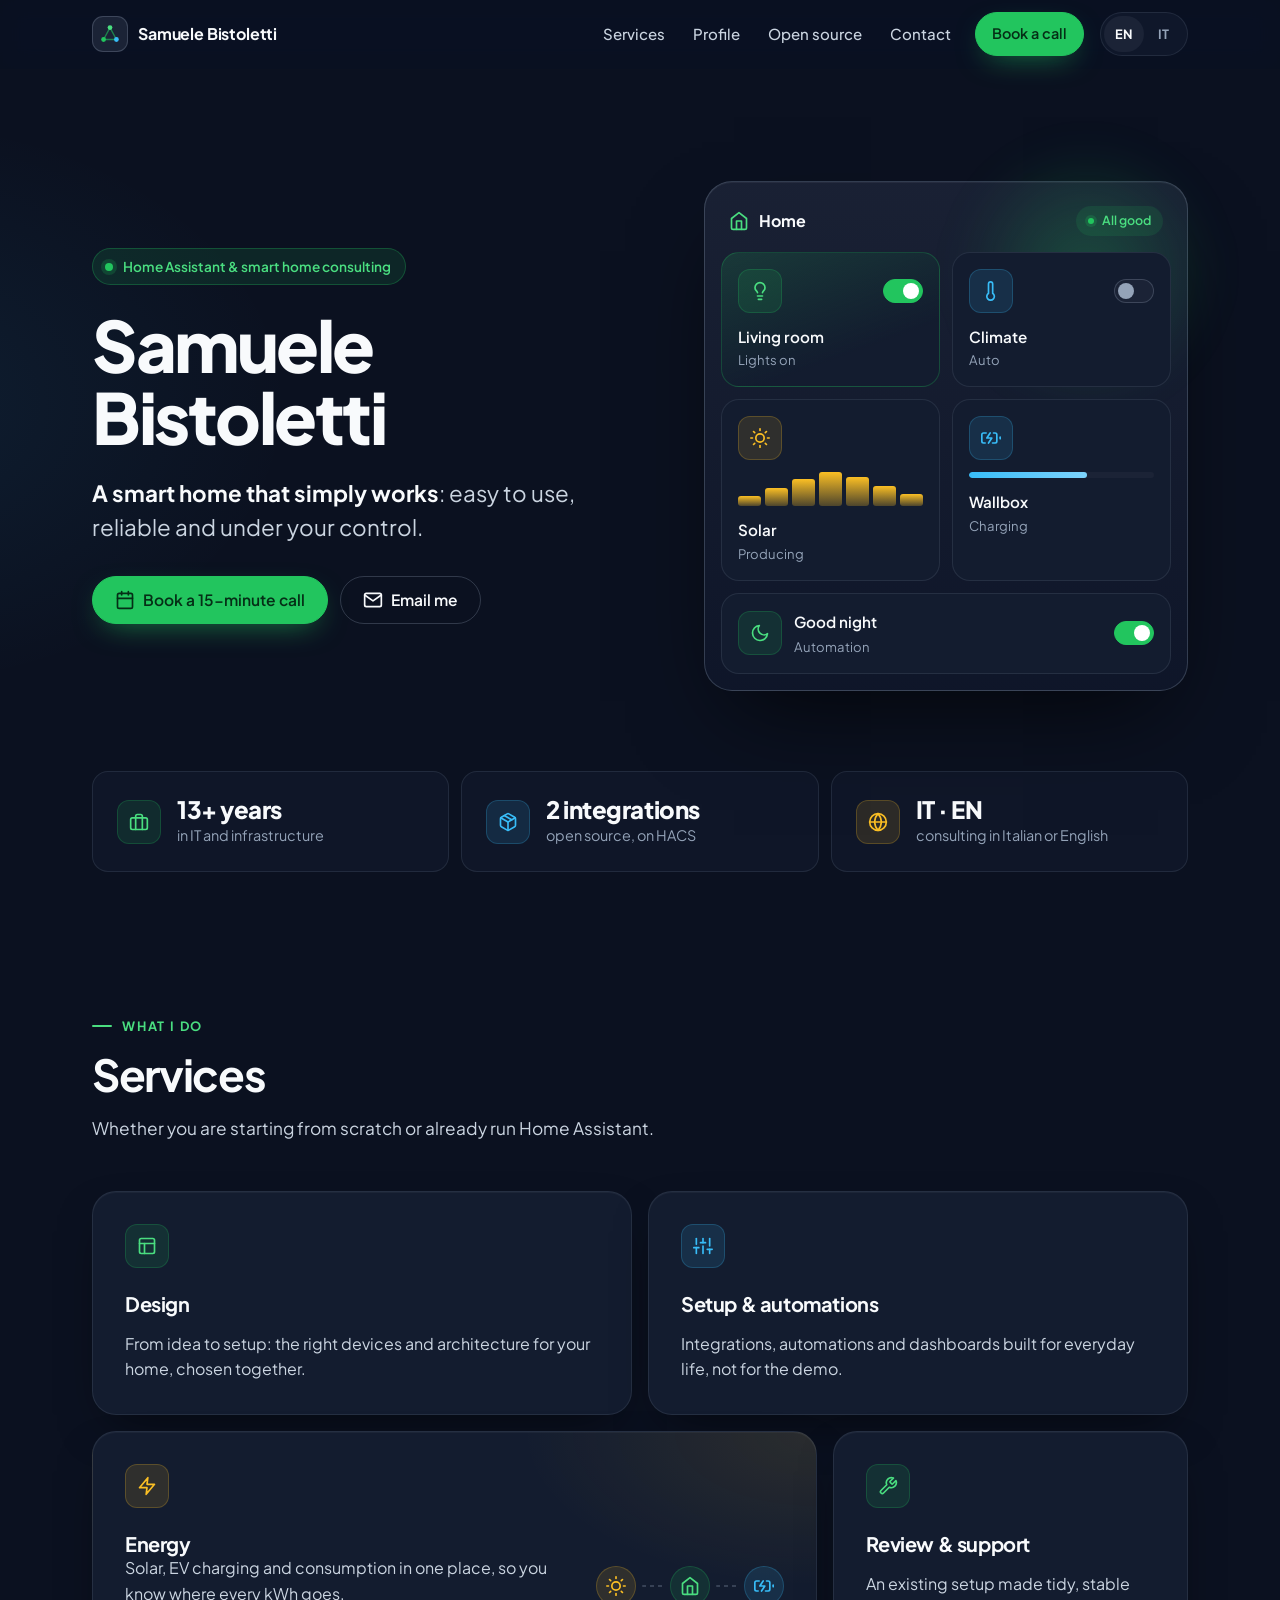
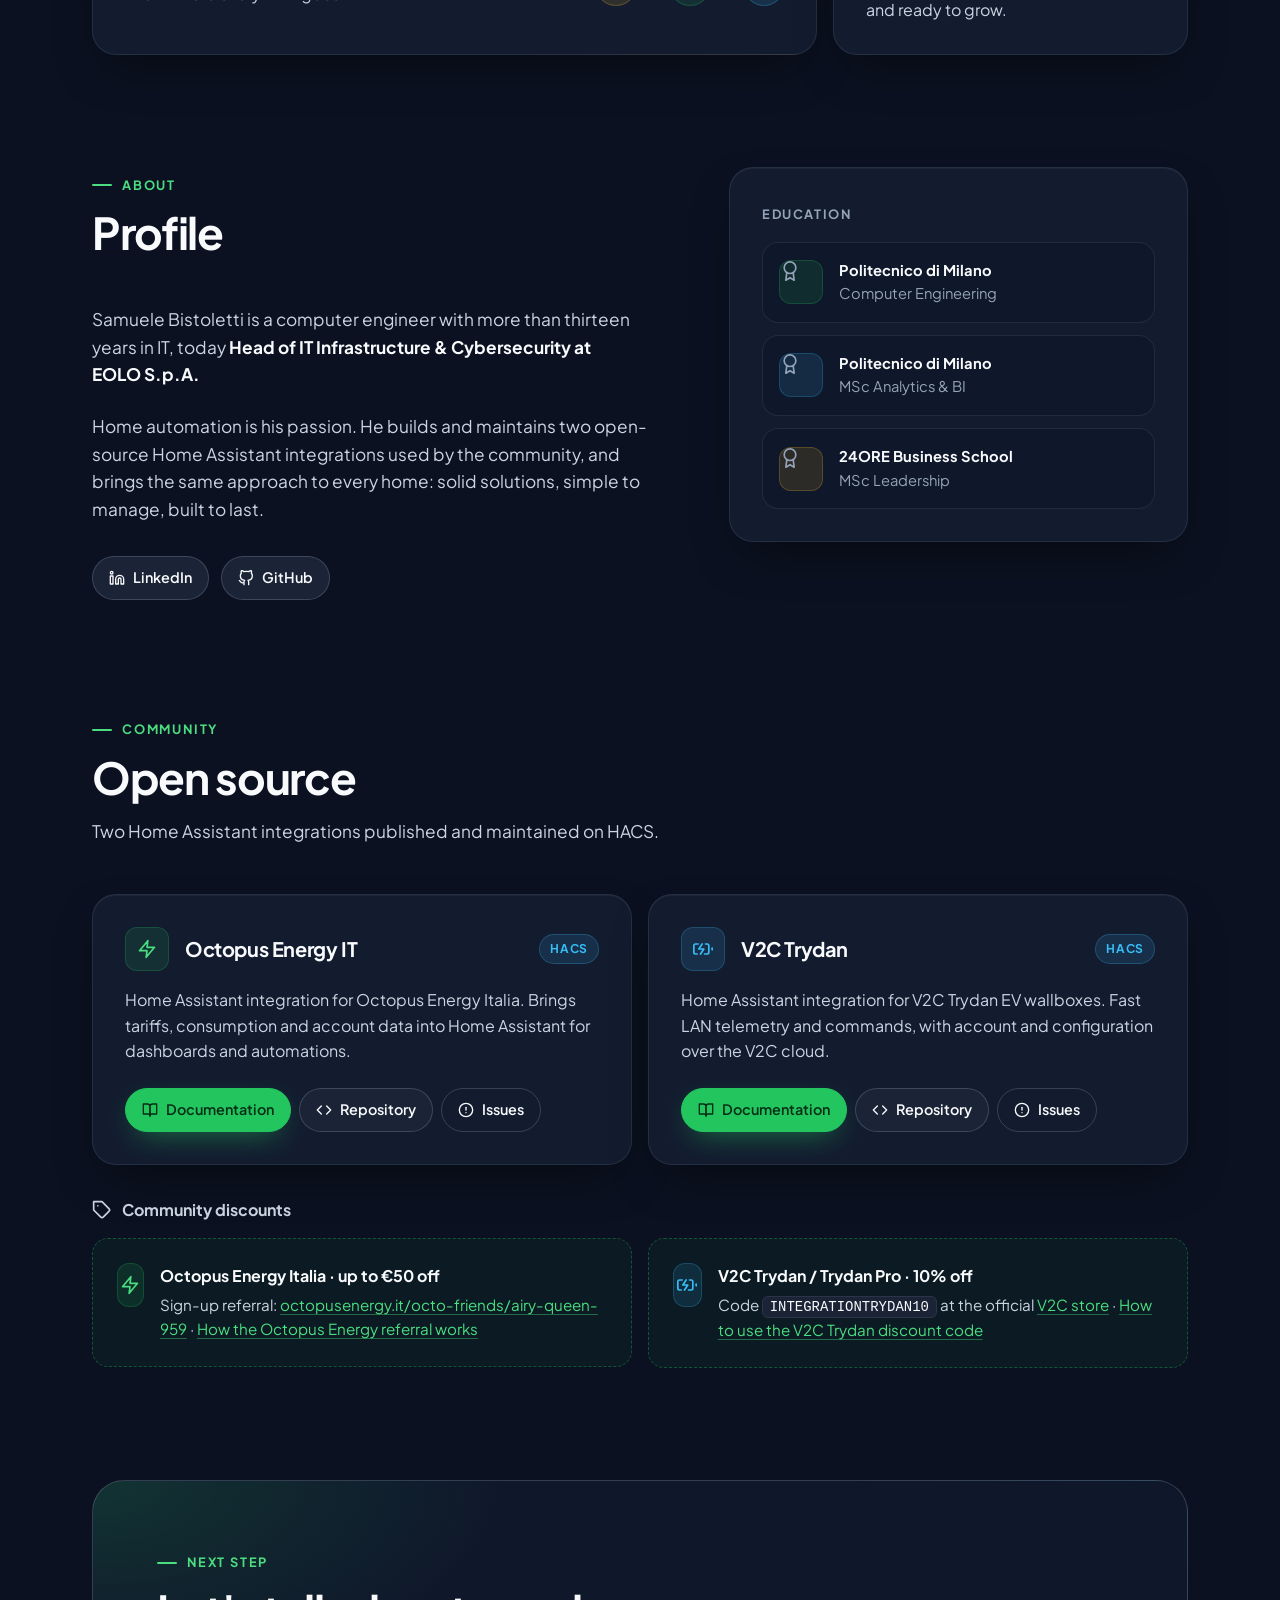
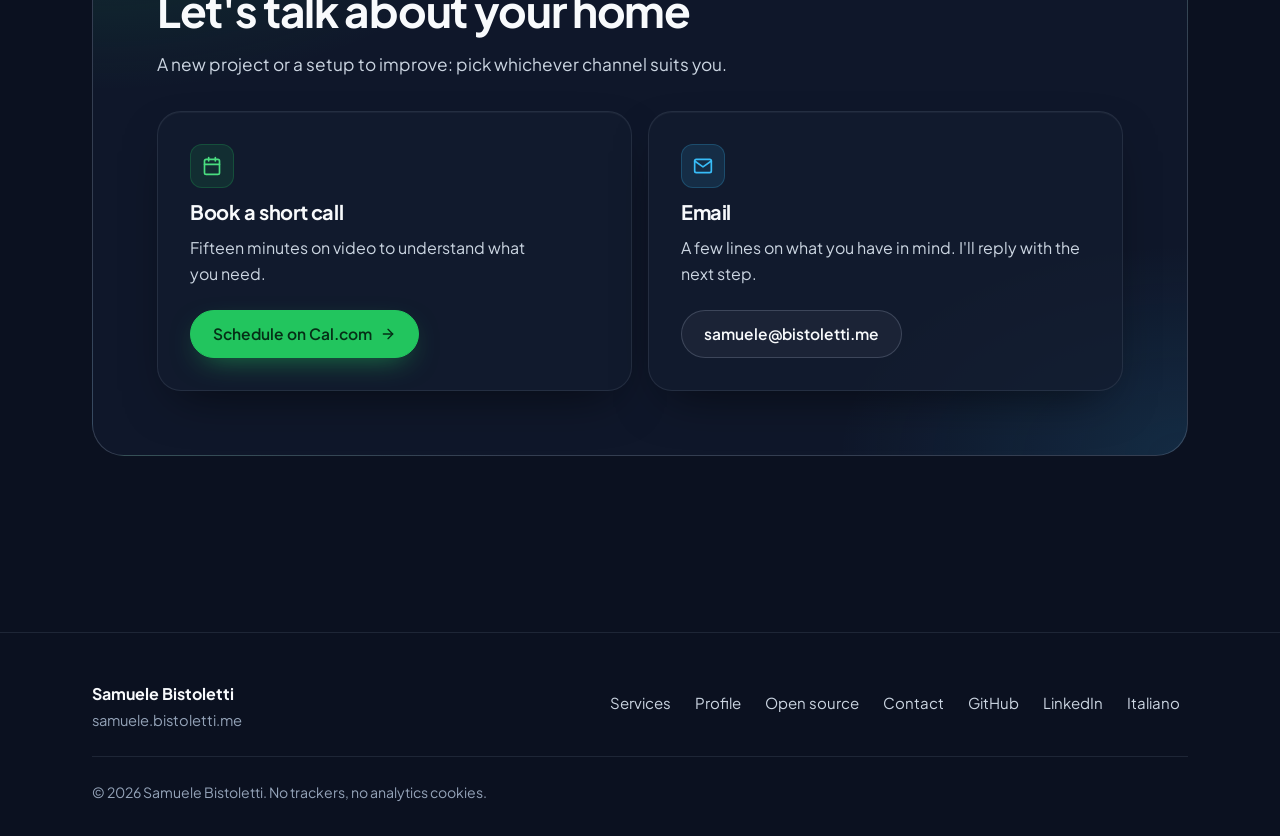
==== index.html @ 5880928e "Redesign site with smart-home dashboard layout - New visual system: slate surfaces, status-green acc" ====
<!doctype html>
<html lang="en">
<head>
  <meta charset="utf-8" />
  <meta name="viewport" content="width=device-width, initial-scale=1, viewport-fit=cover" />

  <title>Home Assistant &amp; Smart Home Consulting | Samuele Bistoletti</title>
  <meta name="description" content="Smart homes designed and set up with Home Assistant: integrations, automations and dashboards built around you. Independent consulting, project by project." />
  <meta name="author" content="Samuele Bistoletti" />
  <meta name="robots" content="index,follow,max-image-preview:large" />
  <meta name="theme-color" content="#0b1120" />
  <meta name="color-scheme" content="dark" />
  <meta name="referrer" content="strict-origin-when-cross-origin" />

  <link rel="canonical" href="https://samuele.bistoletti.me/" />
  <link rel="alternate" hreflang="en" href="https://samuele.bistoletti.me/" />
  <link rel="alternate" hreflang="it" href="https://samuele.bistoletti.me/it/" />
  <link rel="alternate" hreflang="x-default" href="https://samuele.bistoletti.me/" />

  <meta property="og:site_name" content="Samuele Bistoletti" />
  <meta property="og:title" content="Samuele Bistoletti — Home Assistant &amp; Smart Home Consulting" />
  <meta property="og:description" content="Smart homes designed and set up with Home Assistant: integrations, automations and dashboards built around you. Independent consulting, project by project." />
  <meta property="og:type" content="website" />
  <meta property="og:url" content="https://samuele.bistoletti.me/" />
  <meta property="og:locale" content="en_GB" />
  <meta property="og:locale:alternate" content="it_IT" />
  <meta property="og:image" content="https://samuele.bistoletti.me/assets/og-image.svg" />
  <meta property="og:image:width" content="1200" />
  <meta property="og:image:height" content="630" />

  <meta name="twitter:card" content="summary_large_image" />
  <meta name="twitter:title" content="Samuele Bistoletti — Home Assistant &amp; Smart Home Consulting" />
  <meta name="twitter:description" content="Smart homes designed and set up with Home Assistant: integrations, automations and dashboards built around you. Independent consulting, project by project." />
  <meta name="twitter:image" content="https://samuele.bistoletti.me/assets/og-image.svg" />

  <link rel="icon" href="data:image/svg+xml,%3Csvg xmlns='http://www.w3.org/2000/svg' viewBox='0 0 64 64'%3E%3Crect width='64' height='64' rx='14' fill='%230f172a'/%3E%3Cpath d='M32 17L17 45M32 17L47 45M17 45H47' stroke='%2322c55e' stroke-width='3' stroke-linecap='round' opacity='.6' fill='none'/%3E%3Ccircle cx='32' cy='17' r='6.5' fill='%234ade80'/%3E%3Ccircle cx='17' cy='45' r='6.5' fill='%2322c55e'/%3E%3Ccircle cx='47' cy='45' r='6.5' fill='%2338bdf8'/%3E%3C/svg%3E" />

  <link rel="preload" href="/assets/fonts/plus-jakarta-sans-latin-var.woff2" as="font" type="font/woff2" crossorigin />
  <link rel="stylesheet" href="/assets/styles.css" />
  <script>document.documentElement.classList.add('js');</script>
  <script src="/assets/site.js" defer></script>

  <script type="application/ld+json">
  {
    "@context": "https://schema.org",
    "@graph": [
      {
        "@type": "WebSite",
        "@id": "https://samuele.bistoletti.me/#website",
        "url": "https://samuele.bistoletti.me/",
        "name": "Samuele Bistoletti",
        "inLanguage": "en",
        "publisher": { "@id": "https://samuele.bistoletti.me/#person" }
      },
      {
        "@type": "Person",
        "@id": "https://samuele.bistoletti.me/#person",
        "name": "Samuele Bistoletti",
        "url": "https://samuele.bistoletti.me/",
        "jobTitle": "Head of IT Infrastructure & Cybersecurity",
        "worksFor": { "@type": "Organization", "name": "EOLO S.p.A." },
        "alumniOf": [
          { "@type": "CollegeOrUniversity", "name": "Politecnico di Milano" },
          { "@type": "EducationalOrganization", "name": "24ORE Business School" }
        ],
        "knowsAbout": [
          "Software Engineering",
          "Home Automation",
          "Home Assistant",
          "Internet of Things",
          "MQTT"
        ],
        "description": "Independent Home Assistant and smart home consultant.",
        "sameAs": [
          "https://github.com/samuelebistoletti",
          "https://www.linkedin.com/in/samuelebistoletti/"
        ]
      },
      {
        "@type": "Service",
        "name": "Home Assistant & smart home consulting",
        "serviceType": "Home automation consulting",
        "provider": { "@id": "https://samuele.bistoletti.me/#person" },
        "areaServed": "IT",
        "availableLanguage": ["it", "en"]
      },
      {
        "@type": "SoftwareApplication",
        "name": "HomeAssistant-OctopusEnergyIT",
        "applicationCategory": "DeveloperApplication",
        "operatingSystem": "Home Assistant",
        "url": "https://github.com/samuelebistoletti/HomeAssistant-OctopusEnergyIT",
        "author": { "@id": "https://samuele.bistoletti.me/#person" }
      },
      {
        "@type": "SoftwareApplication",
        "name": "HomeAssistant-V2C-Cloud",
        "applicationCategory": "DeveloperApplication",
        "operatingSystem": "Home Assistant",
        "url": "https://github.com/samuelebistoletti/HomeAssistant-V2C-Cloud",
        "author": { "@id": "https://samuele.bistoletti.me/#person" }
      }
    ]
  }
  </script>
</head>

<body>
  <a class="skip-link" href="#main">Skip to content</a>

  <header class="site-header">
    <div class="wrap header-inner">
      <a class="brand" href="/" aria-label="Samuele Bistoletti, home">
        <span class="brand-mark" aria-hidden="true">
          <svg viewBox="0 0 24 24" fill="none">
            <path d="M12 5 L5 18 M12 5 L19 18 M5 18 L19 18" stroke="#22c55e" stroke-width="1.5" stroke-linecap="round" opacity="0.6"/>
            <circle cx="12" cy="5" r="2.6" fill="#4ade80"/>
            <circle cx="5" cy="18" r="2.6" fill="#22c55e"/>
            <circle cx="19" cy="18" r="2.6" fill="#38bdf8"/>
          </svg>
        </span>
        <span class="brand-name">Samuele Bistoletti</span>
      </a>

      <nav class="primary-nav" id="primary-nav" aria-label="Primary">
        <a href="#services">Services</a>
        <a href="#profile">Profile</a>
        <a href="#open-source">Open source</a>
        <a href="#contact">Contact</a>
        <a class="btn btn-primary btn-sm" href="https://cal.eu/samuele.bistoletti/15min" target="_blank" rel="noopener">Book a call</a>
      </nav>

      <div class="lang-switch" role="group" aria-label="Language">
        <a href="/" aria-current="true" hreflang="en">EN</a>
        <a href="/it/" hreflang="it">IT</a>
      </div>

      <button class="nav-toggle" type="button" aria-expanded="false" aria-controls="primary-nav" aria-label="Open menu">
        <svg class="nav-toggle-open" viewBox="0 0 24 24" fill="none" stroke="currentColor" stroke-width="2" stroke-linecap="round" aria-hidden="true">
          <line x1="4" y1="7" x2="20" y2="7"/><line x1="4" y1="12" x2="20" y2="12"/><line x1="4" y1="17" x2="20" y2="17"/>
        </svg>
        <svg class="nav-toggle-close" viewBox="0 0 24 24" fill="none" stroke="currentColor" stroke-width="2" stroke-linecap="round" aria-hidden="true">
          <line x1="6" y1="6" x2="18" y2="18"/><line x1="18" y1="6" x2="6" y2="18"/>
        </svg>
      </button>
    </div>
  </header>

  <main id="main">

    <!-- ===== HERO ===== -->
    <section class="hero">
      <div class="wrap">
        <div class="hero-grid">
          <div class="hero-copy reveal">
            <span class="pill"><span class="status-dot" aria-hidden="true"></span>Home Assistant &amp; smart home consulting</span>
            <h1>Samuele Bistoletti</h1>
            <p class="hero-lead">
              <strong>A smart home that simply works</strong>: easy to use, reliable and under your control.
            </p>
            <div class="hero-ctas">
              <a class="btn btn-primary" href="https://cal.eu/samuele.bistoletti/15min" target="_blank" rel="noopener">
                <svg class="icon" aria-hidden="true"><use href="/assets/icons.svg#i-calendar"/></svg>
                Book a 15-minute call
              </a>
              <a class="btn btn-ghost copy-btn" href="mailto:samuele@bistoletti.me?subject=Home%20automation%20enquiry" data-copy="samuele@bistoletti.me">
                <span class="copy-label"><svg class="icon" aria-hidden="true"><use href="/assets/icons.svg#i-mail"/></svg>Email me</span>
                <span class="copy-feedback" aria-hidden="true"><svg class="icon" aria-hidden="true"><use href="/assets/icons.svg#i-check"/></svg>Copied</span>
              </a>
            </div>
          </div>

          <!-- Decorative: an illustrative Home Assistant-style dashboard, not live data -->
          <div class="dash reveal" aria-hidden="true">
            <div class="dash-head">
              <span class="dash-title"><svg class="icon"><use href="/assets/icons.svg#i-home"/></svg>Home</span>
              <span class="dash-status"><span class="status-dot"></span>All good</span>
            </div>
            <div class="dash-grid">
              <div class="tile tile--on">
                <div class="tile-top"><span class="icon-chip"><svg class="icon"><use href="/assets/icons.svg#i-bulb"/></svg></span><span class="toggle toggle--on"></span></div>
                <div><div class="tile-name">Living room</div><div class="tile-state">Lights on</div></div>
              </div>
              <div class="tile">
                <div class="tile-top"><span class="icon-chip icon-chip--sky"><svg class="icon"><use href="/assets/icons.svg#i-thermo"/></svg></span><span class="toggle"></span></div>
                <div><div class="tile-name">Climate</div><div class="tile-state">Auto</div></div>
              </div>
              <div class="tile">
                <div class="tile-top"><span class="icon-chip icon-chip--amber"><svg class="icon"><use href="/assets/icons.svg#i-sun"/></svg></span></div>
                <div class="spark"><span style="height:30%"></span><span style="height:55%"></span><span style="height:80%"></span><span style="height:100%"></span><span style="height:85%"></span><span style="height:60%"></span><span style="height:35%"></span></div>
                <div><div class="tile-name">Solar</div><div class="tile-state">Producing</div></div>
              </div>
              <div class="tile">
                <div class="tile-top"><span class="icon-chip icon-chip--sky"><svg class="icon"><use href="/assets/icons.svg#i-charging"/></svg></span></div>
                <div class="meter"><span></span></div>
                <div><div class="tile-name">Wallbox</div><div class="tile-state">Charging</div></div>
              </div>
              <div class="tile tile--wide">
                <span class="icon-chip"><svg class="icon"><use href="/assets/icons.svg#i-moon"/></svg></span>
                <div class="tile-text"><div class="tile-name">Good night</div><div class="tile-state">Automation</div></div>
                <span class="toggle toggle--on"></span>
              </div>
            </div>
          </div>
        </div>

        <ul class="facts reveal">
          <li class="fact">
            <span class="icon-chip"><svg class="icon" aria-hidden="true"><use href="/assets/icons.svg#i-briefcase"/></svg></span>
            <span><span class="fact-value">13+ years</span><span class="fact-label">in IT and infrastructure</span></span>
          </li>
          <li class="fact">
            <span class="icon-chip icon-chip--sky"><svg class="icon" aria-hidden="true"><use href="/assets/icons.svg#i-package"/></svg></span>
            <span><span class="fact-value">2 integrations</span><span class="fact-label">open source, on HACS</span></span>
          </li>
          <li class="fact">
            <span class="icon-chip icon-chip--amber"><svg class="icon" aria-hidden="true"><use href="/assets/icons.svg#i-globe"/></svg></span>
            <span><span class="fact-value">IT · EN</span><span class="fact-label">consulting in Italian or English</span></span>
          </li>
        </ul>
      </div>
    </section>

    <!-- ===== SERVICES ===== -->
    <section class="section" id="services">
      <div class="wrap">
        <div class="section-head reveal">
          <span class="eyebrow">What I do</span>
          <h2>Services</h2>
          <p>Whether you are starting from scratch or already run Home Assistant.</p>
        </div>

        <div class="bento">
          <article class="card bento-a reveal">
            <span class="icon-chip"><svg class="icon" aria-hidden="true"><use href="/assets/icons.svg#i-layout"/></svg></span>
            <h3>Design</h3>
            <p>From idea to setup: the right devices and architecture for your home, chosen together.</p>
          </article>
          <article class="card bento-b reveal">
            <span class="icon-chip icon-chip--sky"><svg class="icon" aria-hidden="true"><use href="/assets/icons.svg#i-sliders"/></svg></span>
            <h3>Setup &amp; automations</h3>
            <p>Integrations, automations and dashboards built for everyday life, not for the demo.</p>
          </article>
          <article class="card card--feature bento-c reveal">
            <span class="icon-chip icon-chip--amber"><svg class="icon" aria-hidden="true"><use href="/assets/icons.svg#i-zap"/></svg></span>
            <div class="card-body">
              <div>
                <h3>Energy</h3>
                <p>Solar, EV charging and consumption in one place, so you know where every kWh goes.</p>
              </div>
              <div class="flow" aria-hidden="true">
                <span class="icon-chip icon-chip--amber"><svg class="icon"><use href="/assets/icons.svg#i-sun"/></svg></span>
                <span class="flow-line"></span>
                <span class="icon-chip"><svg class="icon"><use href="/assets/icons.svg#i-home"/></svg></span>
                <span class="flow-line"></span>
                <span class="icon-chip icon-chip--sky"><svg class="icon"><use href="/assets/icons.svg#i-charging"/></svg></span>
              </div>
            </div>
          </article>
          <article class="card bento-d reveal">
            <span class="icon-chip"><svg class="icon" aria-hidden="true"><use href="/assets/icons.svg#i-tool"/></svg></span>
            <h3>Review &amp; support</h3>
            <p>An existing setup made tidy, stable and ready to grow.</p>
          </article>
        </div>
      </div>
    </section>

    <!-- ===== PROFILE ===== -->
    <section class="section" id="profile">
      <div class="wrap">
        <div class="profile-grid">
          <div class="reveal">
            <div class="section-head">
              <span class="eyebrow">About</span>
              <h2>Profile</h2>
            </div>
            <div class="profile-bio">
              <p>
                Samuele Bistoletti is a computer engineer with more than thirteen years in IT, today <strong>Head of IT Infrastructure &amp; Cybersecurity at EOLO S.p.A.</strong>
              </p>
              <p>
                Home automation is his passion. He builds and maintains two open-source Home Assistant integrations used by the community, and brings the same approach to every home: solid solutions, simple to manage, built to last.
              </p>
              <div class="profile-links">
                <a class="btn btn-sm" href="https://www.linkedin.com/in/samuelebistoletti/" target="_blank" rel="noopener">
                  <svg class="icon icon-sm" aria-hidden="true"><use href="/assets/icons.svg#i-linkedin"/></svg>LinkedIn
                </a>
                <a class="btn btn-sm" href="https://github.com/samuelebistoletti" target="_blank" rel="noopener">
                  <svg class="icon icon-sm" aria-hidden="true"><use href="/assets/icons.svg#i-github"/></svg>GitHub
                </a>
              </div>
            </div>
          </div>

          <aside class="card reveal" aria-label="Education">
            <span class="card-label">Education</span>
            <ul class="cred-list">
              <li class="cred">
                <span class="icon-chip"><svg class="icon" aria-hidden="true"><use href="/assets/icons.svg#i-award"/></svg></span>
                <span><strong>Politecnico di Milano</strong><span>Computer Engineering</span></span>
              </li>
              <li class="cred">
                <span class="icon-chip icon-chip--sky"><svg class="icon" aria-hidden="true"><use href="/assets/icons.svg#i-award"/></svg></span>
                <span><strong>Politecnico di Milano</strong><span>MSc Analytics &amp; BI</span></span>
              </li>
              <li class="cred">
                <span class="icon-chip icon-chip--amber"><svg class="icon" aria-hidden="true"><use href="/assets/icons.svg#i-award"/></svg></span>
                <span><strong>24ORE Business School</strong><span>MSc Leadership</span></span>
              </li>
            </ul>
          </aside>
        </div>
      </div>
    </section>

    <!-- ===== OPEN SOURCE ===== -->
    <section class="section" id="open-source">
      <div class="wrap">
        <div class="section-head reveal">
          <span class="eyebrow">Community</span>
          <h2>Open source</h2>
          <p>Two Home Assistant integrations published and maintained on HACS.</p>
        </div>

        <div class="grid-2">
          <article class="card project reveal" id="octopus">
            <div class="project-head">
              <span class="icon-chip"><svg class="icon" aria-hidden="true"><use href="/assets/icons.svg#i-zap"/></svg></span>
              <h3>Octopus Energy IT</h3>
              <span class="badge">HACS</span>
            </div>
            <p>Home Assistant integration for Octopus Energy Italia. Brings tariffs, consumption and account data into Home Assistant for dashboards and automations.</p>
            <div class="project-ctas">
              <a class="btn btn-primary btn-sm" href="https://github.com/samuelebistoletti/HomeAssistant-OctopusEnergyIT#readme" target="_blank" rel="noopener"><svg class="icon icon-sm" aria-hidden="true"><use href="/assets/icons.svg#i-book"/></svg>Documentation</a>
              <a class="btn btn-sm" href="https://github.com/samuelebistoletti/HomeAssistant-OctopusEnergyIT" target="_blank" rel="noopener"><svg class="icon icon-sm" aria-hidden="true"><use href="/assets/icons.svg#i-code"/></svg>Repository</a>
              <a class="btn btn-sm btn-ghost" href="https://github.com/samuelebistoletti/HomeAssistant-OctopusEnergyIT/issues" target="_blank" rel="noopener"><svg class="icon icon-sm" aria-hidden="true"><use href="/assets/icons.svg#i-alert"/></svg>Issues</a>
            </div>
          </article>

          <article class="card project reveal" id="v2c">
            <div class="project-head">
              <span class="icon-chip icon-chip--sky"><svg class="icon" aria-hidden="true"><use href="/assets/icons.svg#i-charging"/></svg></span>
              <h3>V2C Trydan</h3>
              <span class="badge">HACS</span>
            </div>
            <p>Home Assistant integration for V2C Trydan EV wallboxes. Fast LAN telemetry and commands, with account and configuration over the V2C cloud.</p>
            <div class="project-ctas">
              <a class="btn btn-primary btn-sm" href="https://github.com/samuelebistoletti/HomeAssistant-V2C-Cloud#readme" target="_blank" rel="noopener"><svg class="icon icon-sm" aria-hidden="true"><use href="/assets/icons.svg#i-book"/></svg>Documentation</a>
              <a class="btn btn-sm" href="https://github.com/samuelebistoletti/HomeAssistant-V2C-Cloud" target="_blank" rel="noopener"><svg class="icon icon-sm" aria-hidden="true"><use href="/assets/icons.svg#i-code"/></svg>Repository</a>
              <a class="btn btn-sm btn-ghost" href="https://github.com/samuelebistoletti/HomeAssistant-V2C-Cloud/issues" target="_blank" rel="noopener"><svg class="icon icon-sm" aria-hidden="true"><use href="/assets/icons.svg#i-alert"/></svg>Issues</a>
            </div>
          </article>
        </div>

        <div class="offers reveal" role="group" aria-label="Community discounts">
          <p class="offers-title"><svg class="icon" aria-hidden="true"><use href="/assets/icons.svg#i-tag"/></svg>Community discounts</p>
          <div class="grid-2">
            <div class="offer">
              <span class="icon-chip"><svg class="icon" aria-hidden="true"><use href="/assets/icons.svg#i-zap"/></svg></span>
              <div>
                <span class="offer-tag">Octopus Energy Italia · up to €50 off</span>
                <p>Sign-up referral: <a class="inline-link" href="https://octopusenergy.it/octo-friends/airy-queen-959" target="_blank" rel="noopener">octopusenergy.it/octo-friends/airy-queen-959</a> · <a class="inline-link" href="/octopus-energy-referral/">How the Octopus Energy referral works</a></p>
              </div>
            </div>
            <div class="offer">
              <span class="icon-chip icon-chip--sky"><svg class="icon" aria-hidden="true"><use href="/assets/icons.svg#i-charging"/></svg></span>
              <div>
                <span class="offer-tag">V2C Trydan / Trydan Pro · 10% off</span>
                <p>Code <code>INTEGRATIONTRYDAN10</code> at the official <a class="inline-link" href="https://v2charge.com/store/it/" target="_blank" rel="noopener">V2C store</a> · <a class="inline-link" href="/v2c-discount-code/">How to use the V2C Trydan discount code</a></p>
              </div>
            </div>
          </div>
        </div>
      </div>
    </section>

    <!-- ===== CONTACT ===== -->
    <section class="section" id="contact">
      <div class="wrap">
        <div class="contact-panel reveal">
          <div class="section-head">
            <span class="eyebrow">Next step</span>
            <h2>Let's talk about your home</h2>
            <p>A new project or a setup to improve: pick whichever channel suits you.</p>
          </div>

          <div class="grid-2 contact-grid">
            <article class="card">
              <span class="icon-chip"><svg class="icon" aria-hidden="true"><use href="/assets/icons.svg#i-calendar"/></svg></span>
              <h3>Book a short call</h3>
              <p>Fifteen minutes on video to understand what you need.</p>
              <a class="btn btn-primary" href="https://cal.eu/samuele.bistoletti/15min" target="_blank" rel="noopener">Schedule on Cal.com<svg class="icon icon-sm" aria-hidden="true"><use href="/assets/icons.svg#i-arrow"/></svg></a>
            </article>

            <article class="card">
              <span class="icon-chip icon-chip--sky"><svg class="icon" aria-hidden="true"><use href="/assets/icons.svg#i-mail"/></svg></span>
              <h3>Email</h3>
              <p>A few lines on what you have in mind. I'll reply with the next step.</p>
              <a class="btn copy-btn" href="mailto:samuele@bistoletti.me?subject=Home%20automation%20enquiry" data-copy="samuele@bistoletti.me">
                <span class="copy-label">samuele@bistoletti.me</span>
                <span class="copy-feedback" aria-hidden="true"><svg class="icon" aria-hidden="true"><use href="/assets/icons.svg#i-check"/></svg>Copied</span>
              </a>
            </article>
          </div>
        </div>
      </div>
    </section>

  </main>

  <footer class="site-footer">
    <div class="wrap">
      <div class="footer-inner">
        <div class="footer-brand">
          <strong>Samuele Bistoletti</strong>
          <span>samuele.bistoletti.me</span>
        </div>
        <nav class="footer-links" aria-label="Footer">
          <a href="#services">Services</a>
          <a href="#profile">Profile</a>
          <a href="#open-source">Open source</a>
          <a href="#contact">Contact</a>
          <a href="https://github.com/samuelebistoletti" target="_blank" rel="noopener">GitHub</a>
          <a href="https://www.linkedin.com/in/samuelebistoletti/" target="_blank" rel="noopener">LinkedIn</a>
          <a href="/it/" hreflang="it">Italiano</a>
        </nav>
      </div>
      <p class="footer-trust">
        © <span id="year">2026</span> Samuele Bistoletti. No trackers, no analytics cookies.
      </p>
    </div>
  </footer>
</body>
</html>
---- assets/styles.css ----
/* =========================================================
   Samuele Bistoletti / personal site stylesheet
   Smart-home dashboard look: slate surfaces, status-green accent,
   bento tiles. Mobile-first, self-hosted font, no external requests.
   ========================================================= */

@font-face {
  font-family: "Plus Jakarta Sans";
  src: url("/assets/fonts/plus-jakarta-sans-latin-var.woff2") format("woff2");
  font-weight: 200 800;
  font-style: normal;
  font-display: swap;
}

:root {
  /* ----- Color tokens ----- */
  --bg:        #0b1120;
  --bg-raised: #0f172a;
  --card:      #131c2f;
  --card-2:    #1b2336;
  --line:      rgba(148, 163, 184, 0.14);
  --line-strong: rgba(148, 163, 184, 0.28);

  --text:      #f8fafc;
  --text-soft: #cbd5e1;
  --muted:     #94a3b8;

  --accent:        #22c55e;   /* status green, CTAs */
  --accent-bright: #4ade80;
  --accent-soft:   rgba(34, 197, 94, 0.12);
  --on-accent:     #052e16;
  --sky:           #38bdf8;   /* data / EV */
  --sky-soft:      rgba(56, 189, 248, 0.12);
  --amber:         #fbbf24;   /* solar */
  --amber-soft:    rgba(251, 191, 36, 0.12);

  --ring: #f8fafc;

  --shadow:    0 1px 0 rgba(255, 255, 255, 0.04) inset, 0 20px 50px -20px rgba(0, 0, 0, 0.6);
  --shadow-lg: 0 1px 0 rgba(255, 255, 255, 0.05) inset, 0 40px 90px -30px rgba(0, 0, 0, 0.75);

  --radius-sm: 10px;
  --radius:    16px;
  --radius-lg: 24px;
  --radius-pill: 999px;

  /* ----- Typography ----- */
  --font: "Plus Jakarta Sans", ui-sans-serif, system-ui, -apple-system, "Segoe UI", Roboto, sans-serif;
  --mono: ui-monospace, "SF Mono", SFMono-Regular, Menlo, Consolas, "Liberation Mono", monospace;

  /* ----- Spacing (spacious scale) ----- */
  --sp-1: 4px;
  --sp-2: 8px;
  --sp-3: 12px;
  --sp-4: 16px;
  --sp-5: 24px;
  --sp-6: 32px;
  --sp-7: 48px;
  --sp-8: 64px;
  --sp-9: 96px;

  --wrap: 1160px;
  --gutter: clamp(16px, 4vw, 32px);
  --header-h: 68px;

  --ease: cubic-bezier(0.22, 1, 0.36, 1);
  --dur: 200ms;
}

/* ----- Base ----- */
*, *::before, *::after { box-sizing: border-box; }

html {
  -webkit-text-size-adjust: 100%;
  text-size-adjust: 100%;
  scroll-behavior: smooth;
  scroll-padding-top: calc(var(--header-h) + 16px);
  background: var(--bg);
  color-scheme: dark;
}

body {
  margin: 0;
  min-height: 100vh;
  font-family: var(--font);
  font-size: 1rem;
  line-height: 1.6;
  color: var(--text);
  background:
    radial-gradient(900px 520px at 85% -10%, rgba(34, 197, 94, 0.10), transparent 60%),
    radial-gradient(700px 480px at -10% 10%, rgba(56, 189, 248, 0.08), transparent 60%),
    var(--bg);
  background-repeat: no-repeat;
  -webkit-font-smoothing: antialiased;
  -moz-osx-font-smoothing: grayscale;
  overflow-x: hidden;
}

img, svg { display: block; max-width: 100%; }

h1, h2, h3 {
  margin: 0;
  line-height: 1.15;
  letter-spacing: -0.02em;
  font-weight: 700;
  text-wrap: balance;
}
p { margin: 0; text-wrap: pretty; }

a { color: inherit; }
a, button { -webkit-tap-highlight-color: transparent; }
button { font: inherit; }

code {
  font-family: var(--mono);
  font-size: 0.92em;
  padding: 2px 7px;
  border-radius: 6px;
  background: var(--card-2);
  border: 1px solid var(--line);
  color: var(--text);
  overflow-wrap: anywhere;
}

:focus-visible {
  outline: 2px solid var(--ring);
  outline-offset: 3px;
  border-radius: 6px;
}

.sr-only {
  position: absolute !important;
  width: 1px; height: 1px;
  padding: 0; margin: -1px;
  overflow: hidden;
  clip: rect(0 0 0 0);
  white-space: nowrap;
  border: 0;
}

.skip-link {
  position: absolute;
  left: 16px;
  top: -60px;
  z-index: 100;
  padding: 10px 16px;
  border-radius: var(--radius-sm);
  background: var(--accent);
  color: var(--on-accent);
  font-weight: 700;
  text-decoration: none;
  transition: top var(--dur) var(--ease);
}
.skip-link:focus { top: 12px; }

.wrap {
  width: 100%;
  max-width: var(--wrap);
  margin: 0 auto;
  padding: 0 var(--gutter);
}

/* ----- Icons ----- */
.icon {
  width: 20px;
  height: 20px;
  flex: none;
  fill: none;
  stroke: currentColor;
  stroke-width: 2;
  stroke-linecap: round;
  stroke-linejoin: round;
}
.icon-sm { width: 16px; height: 16px; }
.icon-lg { width: 24px; height: 24px; }

.icon-chip {
  display: inline-grid;
  place-items: center;
  width: 44px;
  height: 44px;
  border-radius: 12px;
  background: var(--accent-soft);
  color: var(--accent-bright);
  border: 1px solid rgba(34, 197, 94, 0.22);
}
.icon-chip--sky   { background: var(--sky-soft);   color: var(--sky);   border-color: rgba(56, 189, 248, 0.22); }
.icon-chip--amber { background: var(--amber-soft); color: var(--amber); border-color: rgba(251, 191, 36, 0.22); }

/* =========================================================
   Header
   ========================================================= */
.site-header {
  position: sticky;
  top: 0;
  z-index: 50;
  background: rgba(11, 17, 32, 0.72);
  -webkit-backdrop-filter: saturate(160%) blur(14px);
  backdrop-filter: saturate(160%) blur(14px);
  border-bottom: 1px solid transparent;
  transition: border-color var(--dur) var(--ease), background-color var(--dur) var(--ease);
}
.site-header.is-scrolled {
  border-bottom-color: var(--line);
  background: rgba(11, 17, 32, 0.88);
}

.header-inner {
  display: flex;
  align-items: center;
  gap: var(--sp-4);
  min-height: var(--header-h);
}

.brand {
  display: inline-flex;
  align-items: center;
  gap: 10px;
  min-height: 44px;
  text-decoration: none;
  font-weight: 700;
  letter-spacing: -0.01em;
  margin-right: auto;
}
.brand-mark {
  display: grid;
  place-items: center;
  width: 36px;
  height: 36px;
  border-radius: 11px;
  background: var(--card-2);
  border: 1px solid var(--line-strong);
}
.brand-mark svg { width: 22px; height: 22px; }

.primary-nav {
  display: flex;
  align-items: center;
  gap: var(--sp-1);
}
.primary-nav a:not(.btn) {
  display: inline-flex;
  align-items: center;
  min-height: 44px;
  padding: 0 12px;
  border-radius: var(--radius-sm);
  color: var(--text-soft);
  text-decoration: none;
  font-size: 0.94rem;
  font-weight: 500;
  transition: color var(--dur) var(--ease), background-color var(--dur) var(--ease);
}
.primary-nav a:not(.btn):hover { color: var(--text); background: rgba(148, 163, 184, 0.08); }
.primary-nav .btn { margin-left: var(--sp-2); }

.lang-switch {
  display: inline-flex;
  padding: 3px;
  border-radius: var(--radius-pill);
  border: 1px solid var(--line);
  background: var(--bg-raised);
}
.lang-switch a {
  display: inline-grid;
  place-items: center;
  min-width: 40px;
  min-height: 36px;
  padding: 0 10px;
  border-radius: var(--radius-pill);
  font-size: 0.8rem;
  font-weight: 700;
  letter-spacing: 0.04em;
  color: var(--muted);
  text-decoration: none;
  transition: color var(--dur) var(--ease), background-color var(--dur) var(--ease);
}
.lang-switch a:hover { color: var(--text); }
.lang-switch a[aria-current="true"] { background: var(--card-2); color: var(--text); }

.nav-toggle {
  display: none;
  place-items: center;
  width: 44px;
  height: 44px;
  padding: 0;
  border-radius: var(--radius-sm);
  border: 1px solid var(--line);
  background: var(--bg-raised);
  color: var(--text);
  cursor: pointer;
}
.nav-toggle svg { width: 22px; height: 22px; }
.nav-toggle .nav-toggle-close { display: none; }
.nav-toggle[aria-expanded="true"] .nav-toggle-open { display: none; }
.nav-toggle[aria-expanded="true"] .nav-toggle-close { display: block; }

@media (max-width: 860px) {
  .nav-toggle { display: grid; }
  .primary-nav {
    position: absolute;
    top: calc(100% + 1px);
    left: 0;
    right: 0;
    flex-direction: column;
    align-items: stretch;
    gap: 2px;
    padding: var(--sp-3) var(--gutter) var(--sp-5);
    background: rgba(11, 17, 32, 0.97);
    border-bottom: 1px solid var(--line);
    box-shadow: 0 30px 60px -20px rgba(0, 0, 0, 0.7);
    opacity: 0;
    visibility: hidden;
    transform: translateY(-6px);
    transition: opacity var(--dur) var(--ease), transform var(--dur) var(--ease), visibility 0s linear var(--dur);
  }
  .primary-nav.is-open {
    opacity: 1;
    visibility: visible;
    transform: none;
    transition: opacity var(--dur) var(--ease), transform var(--dur) var(--ease), visibility 0s;
  }
  .primary-nav a:not(.btn) { min-height: 48px; font-size: 1rem; }
  .primary-nav .btn { margin: var(--sp-3) 0 0; }
}
@media (max-width: 380px) {
  .brand-name { display: none; }
}

/* =========================================================
   Buttons
   ========================================================= */
.btn {
  position: relative;
  display: inline-flex;
  align-items: center;
  justify-content: center;
  gap: 8px;
  min-height: 48px;
  padding: 0 22px;
  border-radius: var(--radius-pill);
  border: 1px solid var(--line-strong);
  background: var(--card-2);
  color: var(--text);
  font-weight: 600;
  font-size: 0.97rem;
  line-height: 1.2;
  text-decoration: none;
  cursor: pointer;
  white-space: nowrap;
  transition: background-color var(--dur) var(--ease), border-color var(--dur) var(--ease),
              color var(--dur) var(--ease), transform var(--dur) var(--ease), box-shadow var(--dur) var(--ease);
}
.btn:hover { border-color: rgba(148, 163, 184, 0.45); background: #222c42; }
.btn:active { transform: translateY(1px); }

.btn-primary {
  background: var(--accent);
  border-color: var(--accent);
  color: var(--on-accent);
  box-shadow: 0 10px 30px -12px rgba(34, 197, 94, 0.7);
}
.btn-primary:hover { background: var(--accent-bright); border-color: var(--accent-bright); }

.btn-ghost { background: transparent; }
.btn-ghost:hover { background: rgba(148, 163, 184, 0.08); }

.btn-sm { min-height: 44px; padding: 0 16px; font-size: 0.9rem; }

/* Copy-to-clipboard feedback (email / discount code) */
.copy-btn .copy-feedback {
  position: absolute;
  inset: 0;
  display: inline-flex;
  align-items: center;
  justify-content: center;
  gap: 8px;
  border-radius: inherit;
  background: inherit;
  opacity: 0;
  transition: opacity var(--dur) var(--ease);
}
.copy-btn .copy-label { display: inline-flex; align-items: center; gap: 8px; transition: opacity var(--dur) var(--ease); }
.copy-btn.is-copied .copy-feedback { opacity: 1; }
.copy-btn.is-copied .copy-label { opacity: 0; }

.text-link {
  display: inline-flex;
  align-items: center;
  gap: 6px;
  min-height: 44px;
  color: var(--text);
  font-weight: 600;
  text-decoration: none;
}
.text-link .icon { transition: transform var(--dur) var(--ease); }
.text-link:hover { color: var(--accent-bright); }
.text-link:hover .icon { transform: translateX(3px); }

.inline-link {
  color: var(--accent-bright);
  text-decoration: underline;
  text-decoration-color: rgba(74, 222, 128, 0.4);
  text-underline-offset: 3px;
  overflow-wrap: anywhere;
  transition: text-decoration-color var(--dur) var(--ease);
}
.inline-link:hover { text-decoration-color: currentColor; }

/* =========================================================
   Hero
   ========================================================= */
.hero {
  padding: clamp(48px, 9vw, 112px) 0 clamp(24px, 4vw, 48px);
  overflow-x: clip; /* decorative glows must not widen the page */
}
.hero-grid {
  display: grid;
  grid-template-columns: minmax(0, 1.05fr) minmax(0, 0.95fr);
  gap: clamp(40px, 6vw, 80px);
  align-items: center;
}

.pill {
  display: inline-flex;
  align-items: center;
  gap: 10px;
  padding: 7px 14px 7px 12px;
  border-radius: var(--radius-pill);
  border: 1px solid rgba(34, 197, 94, 0.28);
  background: var(--accent-soft);
  color: var(--accent-bright);
  font-size: 0.85rem;
  font-weight: 600;
}
.status-dot {
  width: 8px;
  height: 8px;
  border-radius: 50%;
  background: var(--accent);
  box-shadow: 0 0 0 4px rgba(34, 197, 94, 0.18);
  flex: none;
}

.hero h1 {
  margin-top: var(--sp-5);
  font-size: clamp(2.6rem, 6.2vw, 4.4rem);
  font-weight: 800;
  letter-spacing: -0.035em;
  line-height: 1.02;
}
.hero-lead {
  margin-top: var(--sp-5);
  max-width: 34ch;
  font-size: clamp(1.15rem, 2vw, 1.4rem);
  line-height: 1.5;
  color: var(--text-soft);
}
.hero-lead strong { color: var(--text); font-weight: 700; }

.hero-ctas {
  display: flex;
  flex-wrap: wrap;
  gap: var(--sp-3);
  margin-top: var(--sp-6);
}
.hero-note {
  margin-top: var(--sp-5);
  max-width: 52ch;
  font-size: 0.94rem;
  color: var(--muted);
}

/* ----- Decorative dashboard mock (aria-hidden) ----- */
.dash {
  position: relative;
  padding: var(--sp-4);
  border-radius: 28px;
  background: linear-gradient(180deg, rgba(27, 35, 54, 0.9), rgba(15, 23, 42, 0.9));
  border: 1px solid var(--line-strong);
  box-shadow: var(--shadow-lg);
  isolation: isolate;
}
.dash::before {
  content: "";
  position: absolute;
  inset: -40px -30px auto auto;
  width: 260px;
  height: 260px;
  border-radius: 50%;
  background: radial-gradient(circle, rgba(34, 197, 94, 0.28), transparent 70%);
  filter: blur(20px);
  z-index: -1;
}
.dash-head {
  display: flex;
  align-items: center;
  justify-content: space-between;
  padding: var(--sp-2) var(--sp-2) var(--sp-4);
}
.dash-title {
  display: flex;
  align-items: center;
  gap: 10px;
  font-weight: 700;
}
.dash-title .icon { color: var(--accent-bright); }
.dash-status {
  display: inline-flex;
  align-items: center;
  gap: 8px;
  padding: 5px 12px;
  border-radius: var(--radius-pill);
  background: var(--accent-soft);
  color: var(--accent-bright);
  font-size: 0.78rem;
  font-weight: 600;
}
.dash-status .status-dot { width: 6px; height: 6px; box-shadow: 0 0 0 3px rgba(34, 197, 94, 0.18); }

.dash-grid {
  display: grid;
  grid-template-columns: repeat(2, minmax(0, 1fr));
  gap: var(--sp-3);
}
.tile {
  display: flex;
  flex-direction: column;
  gap: var(--sp-3);
  min-height: 132px;
  padding: var(--sp-4);
  border-radius: 18px;
  background: var(--card);
  border: 1px solid var(--line);
}
.tile-top { display: flex; align-items: center; justify-content: space-between; }
.tile-name { margin-top: auto; font-weight: 600; font-size: 0.95rem; }
.tile-state { font-size: 0.82rem; color: var(--muted); }
.tile--on { background: linear-gradient(160deg, rgba(34, 197, 94, 0.16), var(--card) 70%); border-color: rgba(34, 197, 94, 0.25); }
.tile--wide { grid-column: 1 / -1; min-height: 0; flex-direction: row; align-items: center; }
.tile--wide .tile-name { margin-top: 0; }
.tile--wide .tile-text { display: grid; gap: 2px; margin-right: auto; }

.toggle {
  position: relative;
  width: 40px;
  height: 24px;
  border-radius: var(--radius-pill);
  background: var(--card-2);
  border: 1px solid var(--line-strong);
}
.toggle::after {
  content: "";
  position: absolute;
  top: 3px;
  left: 3px;
  width: 16px;
  height: 16px;
  border-radius: 50%;
  background: var(--muted);
}
.toggle--on { background: var(--accent); border-color: var(--accent); }
.toggle--on::after { left: 19px; background: #fff; }

.spark {
  display: flex;
  align-items: flex-end;
  gap: 4px;
  height: 34px;
}
.spark span {
  flex: 1;
  border-radius: 3px;
  background: linear-gradient(180deg, var(--amber), rgba(251, 191, 36, 0.25));
}
.meter {
  height: 6px;
  border-radius: var(--radius-pill);
  background: var(--card-2);
  overflow: hidden;
}
.meter span {
  display: block;
  height: 100%;
  width: 64%;
  border-radius: inherit;
  background: linear-gradient(90deg, var(--sky), #7dd3fc);
}

/* =========================================================
   Facts strip
   ========================================================= */
.facts {
  display: grid;
  grid-template-columns: repeat(3, minmax(0, 1fr));
  gap: var(--sp-3);
  margin-top: clamp(48px, 7vw, 80px);
  padding: 0;
  list-style: none;
}
.fact {
  display: flex;
  align-items: center;
  gap: var(--sp-4);
  padding: var(--sp-5);
  border-radius: var(--radius);
  background: rgba(19, 28, 47, 0.6);
  border: 1px solid var(--line);
}
.fact-value {
  display: block;
  font-size: 1.5rem;
  font-weight: 800;
  letter-spacing: -0.02em;
  line-height: 1.1;
}
.fact-label { display: block; margin-top: 2px; font-size: 0.9rem; color: var(--muted); }

/* =========================================================
   Sections
   ========================================================= */
.section { padding: clamp(64px, 9vw, 112px) 0; }
.section + .section { padding-top: 0; }
.hero + .section { padding-top: clamp(40px, 6vw, 72px); }

.section-head {
  max-width: 640px;
  margin-bottom: clamp(32px, 5vw, 48px);
}
.eyebrow {
  display: inline-flex;
  align-items: center;
  gap: 10px;
  margin-bottom: var(--sp-3);
  font-size: 0.8rem;
  font-weight: 700;
  letter-spacing: 0.14em;
  text-transform: uppercase;
  color: var(--accent-bright);
}
.eyebrow::before {
  content: "";
  width: 20px;
  height: 2px;
  border-radius: 2px;
  background: currentColor;
}
.section-head h2 { font-size: clamp(1.9rem, 4vw, 2.75rem); letter-spacing: -0.03em; }
.section-head p { margin-top: var(--sp-4); font-size: 1.08rem; color: var(--text-soft); }

.card {
  position: relative;
  padding: clamp(24px, 3vw, 32px);
  border-radius: var(--radius-lg);
  background: var(--card);
  border: 1px solid var(--line);
  box-shadow: var(--shadow);
}
.card h3 { font-size: 1.25rem; }
.card p { color: var(--text-soft); }

/* ----- Services bento ----- */
.bento {
  display: grid;
  grid-template-columns: repeat(6, minmax(0, 1fr));
  gap: var(--sp-4);
}
.bento .card { display: flex; flex-direction: column; gap: var(--sp-4); }
.bento .card h3 { margin-top: var(--sp-2); }
.bento-a { grid-column: span 3; }
.bento-b { grid-column: span 3; }
.bento-c { grid-column: span 4; }
.bento-d { grid-column: span 2; }

.card--feature {
  background:
    radial-gradient(420px 220px at 100% 0%, rgba(251, 191, 36, 0.10), transparent 70%),
    var(--card);
}
.card--feature .card-body { display: grid; grid-template-columns: minmax(0, 1fr) auto; gap: var(--sp-5); align-items: end; }

.flow {
  display: flex;
  align-items: center;
  gap: 6px;
}
.flow .icon-chip { width: 40px; height: 40px; border-radius: 50%; }
.flow-line {
  width: 22px;
  height: 2px;
  border-radius: 2px;
  background: repeating-linear-gradient(90deg, var(--line-strong) 0 4px, transparent 4px 8px);
}

/* ----- Profile ----- */
.profile-grid {
  display: grid;
  grid-template-columns: minmax(0, 1.25fr) minmax(0, 1fr);
  gap: clamp(32px, 5vw, 64px);
  align-items: start;
}
.profile-bio { display: grid; gap: var(--sp-5); font-size: 1.08rem; color: var(--text-soft); }
.profile-bio strong { color: var(--text); }
.profile-links { display: flex; flex-wrap: wrap; gap: var(--sp-3); margin-top: var(--sp-2); }

.cred-list { display: grid; gap: var(--sp-3); margin: var(--sp-4) 0 0; padding: 0; list-style: none; }
.cred {
  display: flex;
  align-items: center;
  gap: var(--sp-4);
  padding: var(--sp-4);
  border-radius: var(--radius);
  background: var(--bg-raised);
  border: 1px solid var(--line);
}
.cred strong { display: block; color: var(--text); font-weight: 700; }
.cred span { display: block; color: var(--muted); font-size: 0.92rem; }
.card-label {
  font-size: 0.8rem;
  font-weight: 700;
  letter-spacing: 0.12em;
  text-transform: uppercase;
  color: var(--muted);
}

/* ----- Open source ----- */
.grid-2 {
  display: grid;
  grid-template-columns: repeat(2, minmax(0, 1fr));
  gap: var(--sp-4);
}
.project { display: flex; flex-direction: column; gap: var(--sp-4); }
.project-head { display: flex; align-items: center; gap: var(--sp-4); }
.project-head h3 { margin-right: auto; }
.badge {
  display: inline-flex;
  align-items: center;
  gap: 6px;
  padding: 4px 10px;
  border-radius: var(--radius-pill);
  background: var(--sky-soft);
  border: 1px solid rgba(56, 189, 248, 0.25);
  color: var(--sky);
  font-size: 0.75rem;
  font-weight: 700;
  letter-spacing: 0.06em;
}
.project p { flex: 1; }
.project-ctas { display: flex; flex-wrap: wrap; gap: var(--sp-2); margin-top: var(--sp-2); }

/* ----- Community offers ----- */
.offers { margin-top: var(--sp-6); }
.offers-title {
  display: flex;
  align-items: center;
  gap: 10px;
  margin-bottom: var(--sp-4);
  font-size: 1rem;
  font-weight: 700;
  color: var(--text-soft);
}
.offer {
  display: flex;
  gap: var(--sp-4);
  padding: var(--sp-5);
  border-radius: var(--radius);
  background: rgba(34, 197, 94, 0.05);
  border: 1px dashed rgba(34, 197, 94, 0.35);
}
.grid-2 > .offer { align-self: start; }
.offer-tag { display: block; font-weight: 700; color: var(--text); }
.offer p { margin-top: 4px; font-size: 0.95rem; color: var(--text-soft); }

/* ----- Contact ----- */
.contact-panel {
  position: relative;
  overflow: hidden;
  padding: clamp(32px, 6vw, 64px);
  border-radius: 32px;
  background:
    radial-gradient(600px 300px at 0% 0%, rgba(34, 197, 94, 0.16), transparent 70%),
    radial-gradient(500px 300px at 100% 100%, rgba(56, 189, 248, 0.12), transparent 70%),
    var(--bg-raised);
  border: 1px solid var(--line-strong);
}
.contact-panel .section-head { margin-bottom: var(--sp-6); }
.contact-grid .card { display: flex; flex-direction: column; gap: var(--sp-3); background: rgba(19, 28, 47, 0.75); }
.contact-grid .card p { flex: 1; margin-bottom: var(--sp-3); }
.contact-grid .btn { align-self: flex-start; max-width: 100%; }

/* ----- Steps (referral pages) ----- */
.steps {
  display: grid;
  grid-template-columns: repeat(3, minmax(0, 1fr));
  gap: var(--sp-4);
  margin: 0;
  padding: 0;
  list-style: none;
  counter-reset: step;
}
.steps li {
  counter-increment: step;
  display: flex;
  flex-direction: column;
  gap: var(--sp-4);
  color: var(--text-soft);
}
.steps li::before {
  content: counter(step);
  display: grid;
  place-items: center;
  width: 40px;
  height: 40px;
  border-radius: 50%;
  background: var(--accent);
  color: var(--on-accent);
  font-weight: 800;
}
.steps-note { margin-top: var(--sp-5); font-size: 0.94rem; color: var(--muted); max-width: 70ch; }

/* ----- Offer card (referral hero) ----- */
.offer-card {
  position: relative;
  padding: clamp(24px, 4vw, 36px);
  border-radius: 28px;
  background: linear-gradient(180deg, rgba(27, 35, 54, 0.95), rgba(15, 23, 42, 0.95));
  border: 1px solid var(--line-strong);
  box-shadow: var(--shadow-lg);
  isolation: isolate;
}
.offer-card::before {
  content: "";
  position: absolute;
  inset: -30px -20px auto auto;
  width: 240px;
  height: 240px;
  border-radius: 50%;
  background: radial-gradient(circle, rgba(34, 197, 94, 0.3), transparent 70%);
  filter: blur(20px);
  z-index: -1;
}
.offer-card-top { display: flex; align-items: center; gap: var(--sp-4); }
.offer-card-amount {
  margin-top: var(--sp-5);
  font-size: clamp(2.6rem, 6vw, 3.6rem);
  font-weight: 800;
  letter-spacing: -0.04em;
  line-height: 1;
  color: var(--accent-bright);
}
.offer-card-sub { margin-top: var(--sp-2); color: var(--text-soft); }
.code-box {
  display: flex;
  align-items: center;
  justify-content: space-between;
  gap: var(--sp-3);
  margin-top: var(--sp-5);
  padding: var(--sp-3) var(--sp-3) var(--sp-3) var(--sp-4);
  border-radius: var(--radius);
  background: var(--bg);
  border: 1px dashed rgba(34, 197, 94, 0.45);
}
.code-box--link {
  color: var(--accent-bright);
  text-decoration: none;
  transition: border-color var(--dur) var(--ease), background-color var(--dur) var(--ease);
}
.code-box--link .code-box-value { text-decoration: underline; text-decoration-color: rgba(74, 222, 128, 0.4); text-underline-offset: 4px; }
.code-box--link:hover { border-color: var(--accent); background: rgba(34, 197, 94, 0.06); }
.code-box--link:hover .code-box-value { text-decoration-color: currentColor; }
.code-box-value {
  font-family: var(--mono);
  font-size: clamp(0.95rem, 2.6vw, 1.1rem);
  font-weight: 600;
  letter-spacing: 0.04em;
  overflow-wrap: anywhere;
  min-width: 0;
}
.offer-card .btn { width: 100%; margin-top: var(--sp-3); }
.offer-card-fine { margin-top: var(--sp-4); font-size: 0.85rem; color: var(--muted); text-align: center; }

/* =========================================================
   Footer
   ========================================================= */
.site-footer {
  margin-top: var(--sp-8);
  padding: var(--sp-7) 0 var(--sp-6);
  border-top: 1px solid var(--line);
  background: var(--bg);
}
.footer-inner {
  display: flex;
  flex-wrap: wrap;
  align-items: flex-start;
  justify-content: space-between;
  gap: var(--sp-5);
}
.footer-brand { display: grid; gap: 2px; }
.footer-brand span { color: var(--muted); font-size: 0.92rem; }
.footer-links { display: flex; flex-wrap: wrap; gap: 0 var(--sp-2); }
.footer-links a {
  display: inline-flex;
  align-items: center;
  min-height: 44px;
  padding: 0 8px;
  color: var(--text-soft);
  text-decoration: none;
  font-size: 0.94rem;
}
.footer-links a:hover { color: var(--text); }
.footer-trust {
  margin-top: var(--sp-5);
  padding-top: var(--sp-5);
  border-top: 1px solid var(--line);
  font-size: 0.88rem;
  color: var(--muted);
}

/* =========================================================
   Reveal on scroll (only when JS is running)
   ========================================================= */
.js .reveal {
  opacity: 0;
  transform: translateY(14px);
  transition: opacity 500ms var(--ease), transform 500ms var(--ease);
}
.js .reveal.is-visible { opacity: 1; transform: none; }

/* =========================================================
   Responsive
   ========================================================= */
@media (max-width: 1024px) {
  .bento-a, .bento-b, .bento-c, .bento-d { grid-column: span 3; }
  .card--feature .card-body { grid-template-columns: 1fr; }
}

@media (max-width: 900px) {
  .hero-grid, .profile-grid { grid-template-columns: 1fr; }
  .hero-copy { text-align: left; }
  .dash, .offer-card { max-width: 520px; }
  .facts { grid-template-columns: 1fr; }
}

@media (max-width: 720px) {
  .bento, .grid-2, .steps { grid-template-columns: 1fr; }
  .bento-a, .bento-b, .bento-c, .bento-d { grid-column: auto; }
  .steps li { flex-direction: row; align-items: flex-start; }
  .steps li::before { flex: none; }
  .hero-ctas .btn { flex: 1 1 auto; }
  .offer { flex-direction: column; gap: var(--sp-3); }
}

@media (max-width: 480px) {
  .btn { white-space: normal; text-align: center; }
}

@media (max-width: 420px) {
  .tile { min-height: 116px; padding: var(--sp-3); }
  .dash { padding: var(--sp-3); border-radius: 22px; }
  .contact-grid .btn { align-self: stretch; }
}

@media (prefers-reduced-motion: reduce) {
  html { scroll-behavior: auto; }
  *, *::before, *::after {
    transition-duration: 0.01ms !important;
    animation-duration: 0.01ms !important;
  }
  .js .reveal { opacity: 1; transform: none; }
}
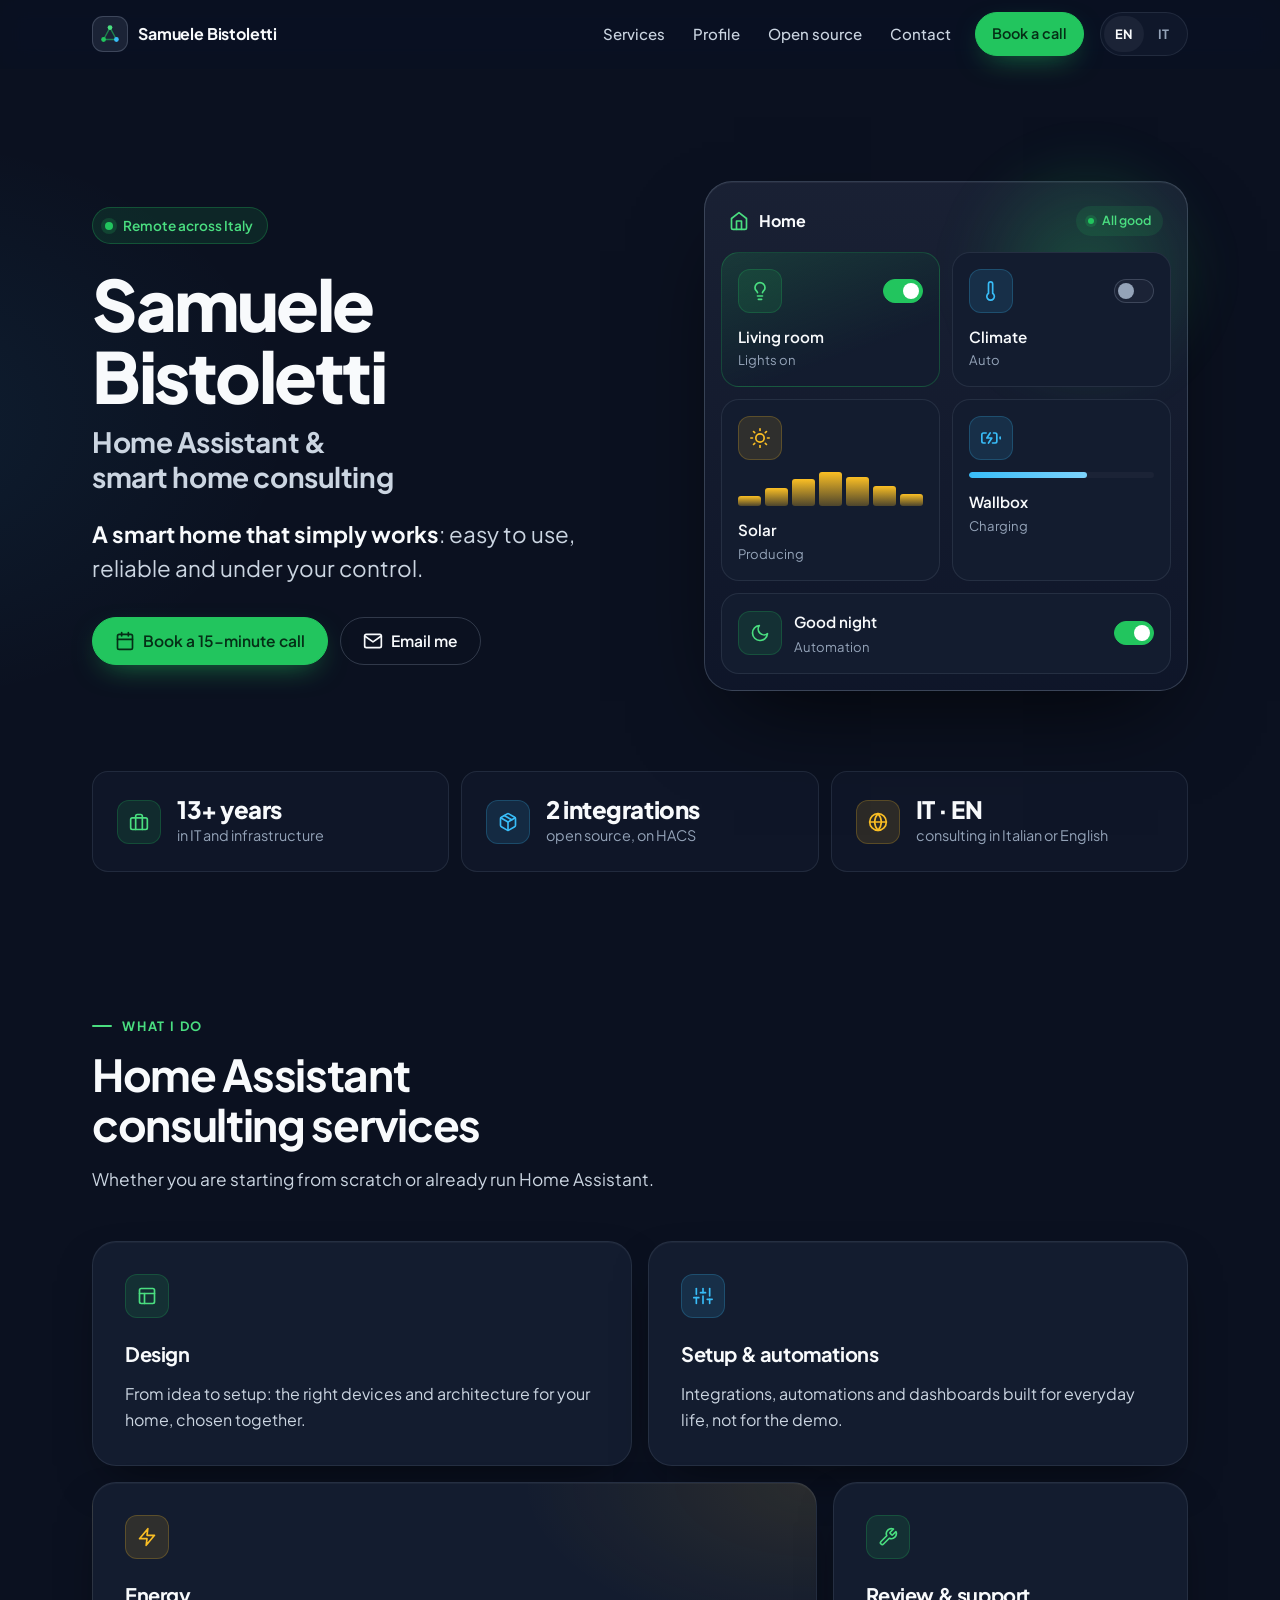
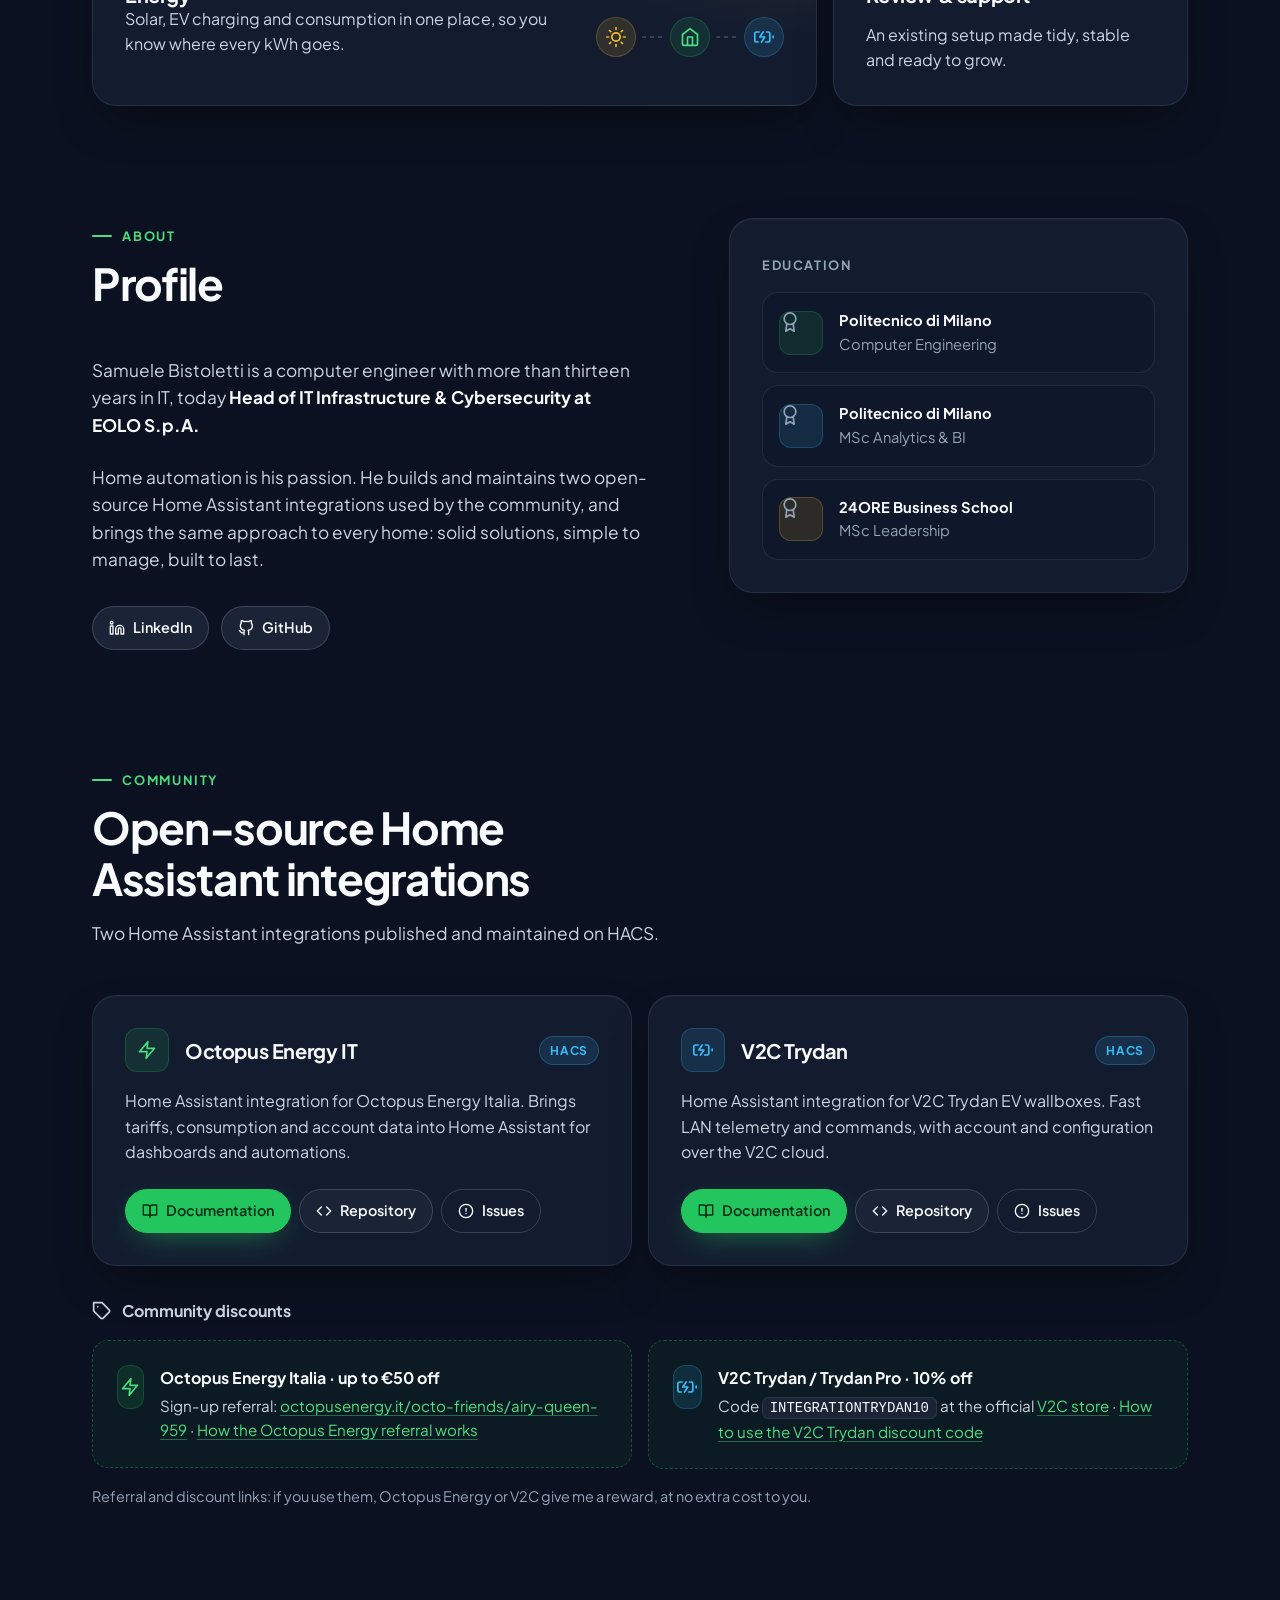
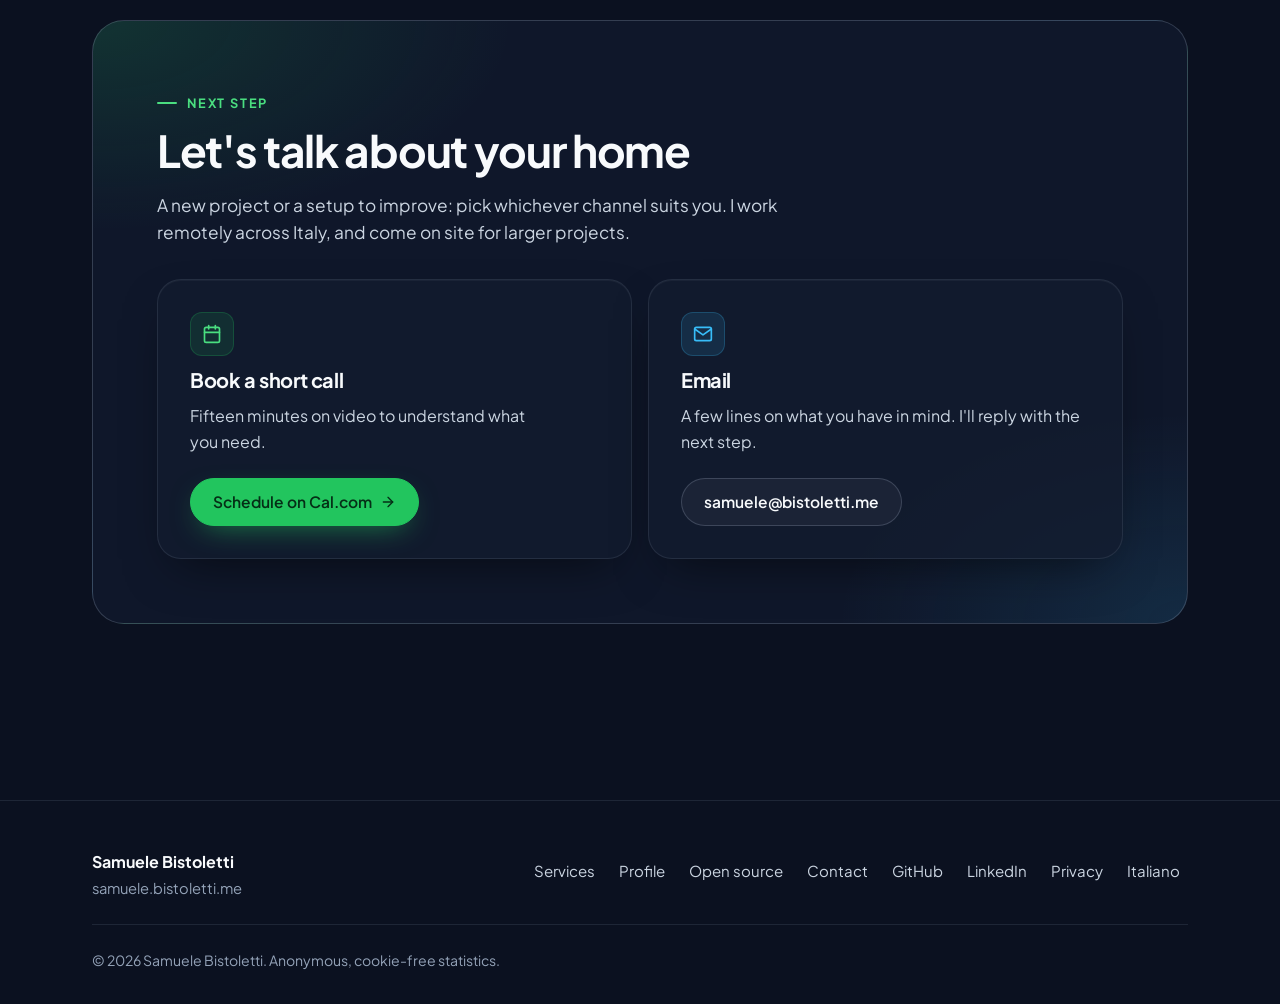
==== commit 0a7d5de9: "Improve headings, referral transparency and Octopus page - H1 keeps the name and adds the consulting" ====
--- a/index.html
+++ b/index.html
@@ -24,14 +24,16 @@
   <meta property="og:url" content="https://samuele.bistoletti.me/" />
   <meta property="og:locale" content="en_GB" />
   <meta property="og:locale:alternate" content="it_IT" />
-  <meta property="og:image" content="https://samuele.bistoletti.me/assets/og-image.svg" />
+  <meta property="og:image" content="https://samuele.bistoletti.me/assets/og/home-en.png" />
   <meta property="og:image:width" content="1200" />
   <meta property="og:image:height" content="630" />
+  <meta property="og:image:type" content="image/png" />
+  <meta property="og:image:alt" content="Samuele Bistoletti, Home Assistant and smart home consulting" />
 
   <meta name="twitter:card" content="summary_large_image" />
   <meta name="twitter:title" content="Samuele Bistoletti — Home Assistant &amp; Smart Home Consulting" />
   <meta name="twitter:description" content="Smart homes designed and set up with Home Assistant: integrations, automations and dashboards built around you. Independent consulting, project by project." />
-  <meta name="twitter:image" content="https://samuele.bistoletti.me/assets/og-image.svg" />
+  <meta name="twitter:image" content="https://samuele.bistoletti.me/assets/og/home-en.png" />
 
   <link rel="icon" href="data:image/svg+xml,%3Csvg xmlns='http://www.w3.org/2000/svg' viewBox='0 0 64 64'%3E%3Crect width='64' height='64' rx='14' fill='%230f172a'/%3E%3Cpath d='M32 17L17 45M32 17L47 45M17 45H47' stroke='%2322c55e' stroke-width='3' stroke-linecap='round' opacity='.6' fill='none'/%3E%3Ccircle cx='32' cy='17' r='6.5' fill='%234ade80'/%3E%3Ccircle cx='17' cy='45' r='6.5' fill='%2322c55e'/%3E%3Ccircle cx='47' cy='45' r='6.5' fill='%2338bdf8'/%3E%3C/svg%3E" />
 
@@ -70,7 +72,7 @@
           "Internet of Things",
           "MQTT"
         ],
-        "description": "Independent Home Assistant and smart home consultant.",
+        "description": "Independent Home Assistant and smart home consultant, working remotely across Italy.",
         "sameAs": [
           "https://github.com/samuelebistoletti",
           "https://www.linkedin.com/in/samuelebistoletti/"
@@ -80,8 +82,9 @@
         "@type": "Service",
         "name": "Home Assistant & smart home consulting",
         "serviceType": "Home automation consulting",
+        "description": "Design, setup, automations, energy management and reviews of Home Assistant smart homes. Remote across Italy, on site for larger projects.",
         "provider": { "@id": "https://samuele.bistoletti.me/#person" },
-        "areaServed": "IT",
+        "areaServed": { "@type": "Country", "name": "Italy" },
         "availableLanguage": ["it", "en"]
       },
       {
@@ -127,7 +130,7 @@
         <a href="#profile">Profile</a>
         <a href="#open-source">Open source</a>
         <a href="#contact">Contact</a>
-        <a class="btn btn-primary btn-sm" href="https://cal.eu/samuele.bistoletti/15min" target="_blank" rel="noopener">Book a call</a>
+        <a class="btn btn-primary btn-sm" href="https://cal.com/samuele.bistoletti/15min" target="_blank" rel="noopener">Book a call</a>
       </nav>
 
       <div class="lang-switch" role="group" aria-label="Language">
@@ -153,13 +156,13 @@
       <div class="wrap">
         <div class="hero-grid">
           <div class="hero-copy reveal">
-            <span class="pill"><span class="status-dot" aria-hidden="true"></span>Home Assistant &amp; smart home consulting</span>
-            <h1>Samuele Bistoletti</h1>
+            <span class="pill"><span class="status-dot" aria-hidden="true"></span>Remote across Italy</span>
+            <h1><span class="h1-name">Samuele Bistoletti</span><span class="h1-sub">Home Assistant &amp; smart home consulting</span></h1>
             <p class="hero-lead">
               <strong>A smart home that simply works</strong>: easy to use, reliable and under your control.
             </p>
             <div class="hero-ctas">
-              <a class="btn btn-primary" href="https://cal.eu/samuele.bistoletti/15min" target="_blank" rel="noopener">
+              <a class="btn btn-primary" href="https://cal.com/samuele.bistoletti/15min" target="_blank" rel="noopener">
                 <svg class="icon" aria-hidden="true"><use href="/assets/icons.svg#i-calendar"/></svg>
                 Book a 15-minute call
               </a>
@@ -226,7 +229,7 @@
       <div class="wrap">
         <div class="section-head reveal">
           <span class="eyebrow">What I do</span>
-          <h2>Services</h2>
+          <h2>Home Assistant consulting services</h2>
           <p>Whether you are starting from scratch or already run Home Assistant.</p>
         </div>
 
@@ -319,7 +322,7 @@
       <div class="wrap">
         <div class="section-head reveal">
           <span class="eyebrow">Community</span>
-          <h2>Open source</h2>
+          <h2>Open-source Home Assistant integrations</h2>
           <p>Two Home Assistant integrations published and maintained on HACS.</p>
         </div>
 
@@ -360,17 +363,18 @@
               <span class="icon-chip"><svg class="icon" aria-hidden="true"><use href="/assets/icons.svg#i-zap"/></svg></span>
               <div>
                 <span class="offer-tag">Octopus Energy Italia · up to €50 off</span>
-                <p>Sign-up referral: <a class="inline-link" href="https://octopusenergy.it/octo-friends/airy-queen-959" target="_blank" rel="noopener">octopusenergy.it/octo-friends/airy-queen-959</a> · <a class="inline-link" href="/octopus-energy-referral/">How the Octopus Energy referral works</a></p>
+                <p>Sign-up referral: <a class="inline-link" href="https://octopusenergy.it/octo-friends/airy-queen-959" target="_blank" rel="sponsored noopener">octopusenergy.it/octo-friends/airy-queen-959</a> · <a class="inline-link" href="/octopus-energy-referral/">How the Octopus Energy referral works</a></p>
               </div>
             </div>
             <div class="offer">
               <span class="icon-chip icon-chip--sky"><svg class="icon" aria-hidden="true"><use href="/assets/icons.svg#i-charging"/></svg></span>
               <div>
                 <span class="offer-tag">V2C Trydan / Trydan Pro · 10% off</span>
-                <p>Code <code>INTEGRATIONTRYDAN10</code> at the official <a class="inline-link" href="https://v2charge.com/store/it/" target="_blank" rel="noopener">V2C store</a> · <a class="inline-link" href="/v2c-discount-code/">How to use the V2C Trydan discount code</a></p>
-              </div>
-            </div>
-          </div>
+                <p>Code <code>INTEGRATIONTRYDAN10</code> at the official <a class="inline-link" href="https://v2charge.com/store/it/" target="_blank" rel="sponsored noopener">V2C store</a> · <a class="inline-link" href="/v2c-discount-code/">How to use the V2C Trydan discount code</a></p>
+              </div>
+            </div>
+          </div>
+          <p class="offers-note">Referral and discount links: if you use them, Octopus Energy or V2C give me a reward, at no extra cost to you.</p>
         </div>
       </div>
     </section>
@@ -382,7 +386,7 @@
           <div class="section-head">
             <span class="eyebrow">Next step</span>
             <h2>Let's talk about your home</h2>
-            <p>A new project or a setup to improve: pick whichever channel suits you.</p>
+            <p>A new project or a setup to improve: pick whichever channel suits you. I work remotely across Italy, and come on site for larger projects.</p>
           </div>
 
           <div class="grid-2 contact-grid">
@@ -390,7 +394,7 @@
               <span class="icon-chip"><svg class="icon" aria-hidden="true"><use href="/assets/icons.svg#i-calendar"/></svg></span>
               <h3>Book a short call</h3>
               <p>Fifteen minutes on video to understand what you need.</p>
-              <a class="btn btn-primary" href="https://cal.eu/samuele.bistoletti/15min" target="_blank" rel="noopener">Schedule on Cal.com<svg class="icon icon-sm" aria-hidden="true"><use href="/assets/icons.svg#i-arrow"/></svg></a>
+              <a class="btn btn-primary" href="https://cal.com/samuele.bistoletti/15min" target="_blank" rel="noopener">Schedule on Cal.com<svg class="icon icon-sm" aria-hidden="true"><use href="/assets/icons.svg#i-arrow"/></svg></a>
             </article>
 
             <article class="card">
@@ -423,11 +427,12 @@
           <a href="#contact">Contact</a>
           <a href="https://github.com/samuelebistoletti" target="_blank" rel="noopener">GitHub</a>
           <a href="https://www.linkedin.com/in/samuelebistoletti/" target="_blank" rel="noopener">LinkedIn</a>
+          <a href="/privacy/">Privacy</a>
           <a href="/it/" hreflang="it">Italiano</a>
         </nav>
       </div>
       <p class="footer-trust">
-        © <span id="year">2026</span> Samuele Bistoletti. No trackers, no analytics cookies.
+        © <span id="year">2026</span> Samuele Bistoletti. Anonymous, cookie-free statistics.
       </p>
     </div>
   </footer>
--- a/assets/styles.css
+++ b/assets/styles.css
@@ -817,6 +817,33 @@
 }
 .steps-note { margin-top: var(--sp-5); font-size: 0.94rem; color: var(--muted); max-width: 70ch; }
 
+/* H1: name as brand, service keywords as subtitle */
+.hero h1 .h1-name { display: block; }
+.hero h1 .h1-sub {
+  display: block;
+  margin-top: var(--sp-3);
+  font-size: clamp(1.25rem, 2.4vw, 1.75rem);
+  font-weight: 700;
+  letter-spacing: -0.015em;
+  line-height: 1.25;
+  color: var(--text-soft);
+}
+
+/* Disclosure under referral and discount offers */
+.offers-note { margin-top: var(--sp-4); font-size: 0.9rem; color: var(--muted); max-width: 70ch; }
+
+/* FAQ cards on offer pages */
+.faq { display: grid; grid-template-columns: repeat(2, minmax(0, 1fr)); gap: var(--sp-4); }
+.faq h3 { font-size: 1.05rem; }
+.faq p { margin-top: var(--sp-2); color: var(--text-soft); }
+
+/* Simple text pages (privacy, 404) */
+.prose { max-width: 72ch; }
+.prose h2 { margin-top: var(--sp-6); font-size: 1.3rem; }
+.prose p, .prose ul { margin-top: var(--sp-3); color: var(--text-soft); }
+.prose ul { padding-left: 1.2em; }
+.prose li + li { margin-top: var(--sp-2); }
+
 /* ----- Offer card (referral hero) ----- */
 .offer-card {
   position: relative;
@@ -941,6 +968,7 @@
 }
 
 @media (max-width: 720px) {
+  .faq { grid-template-columns: 1fr; }
   .bento, .grid-2, .steps { grid-template-columns: 1fr; }
   .bento-a, .bento-b, .bento-c, .bento-d { grid-column: auto; }
   .steps li { flex-direction: row; align-items: flex-start; }
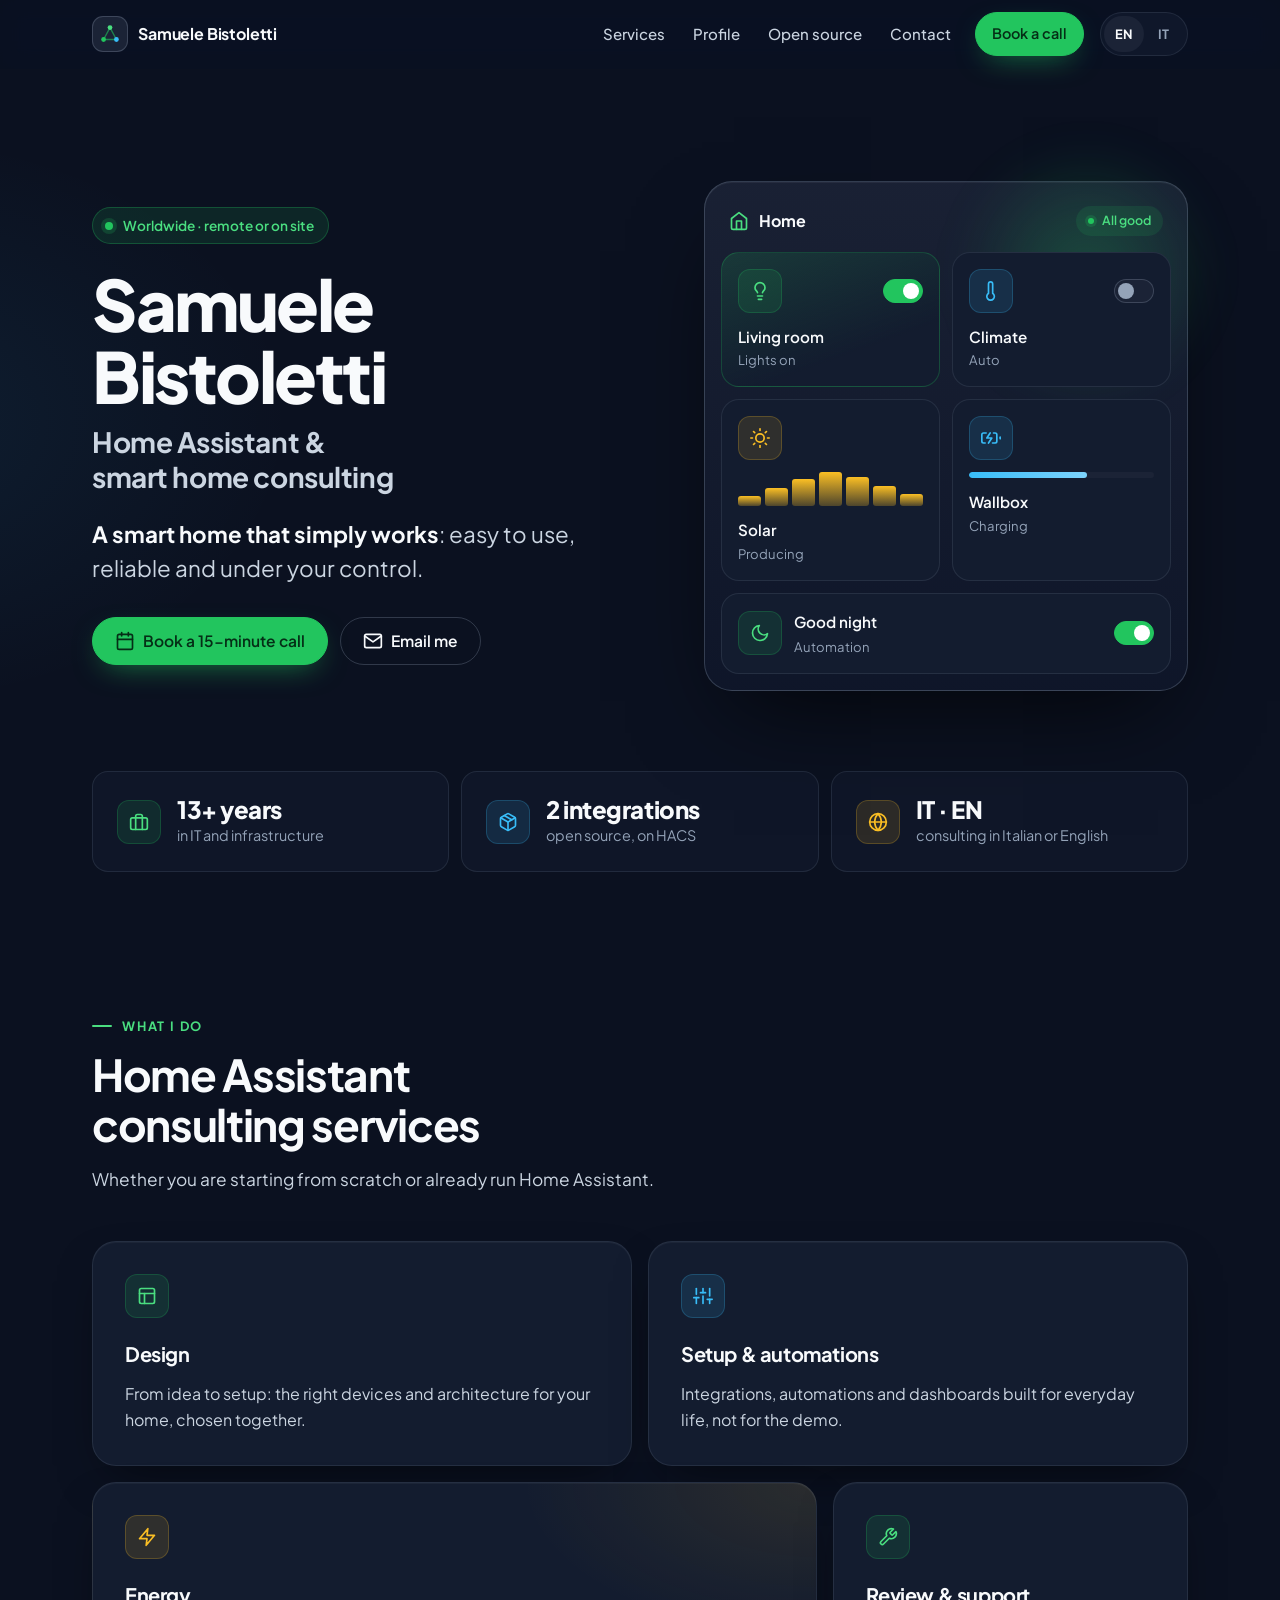
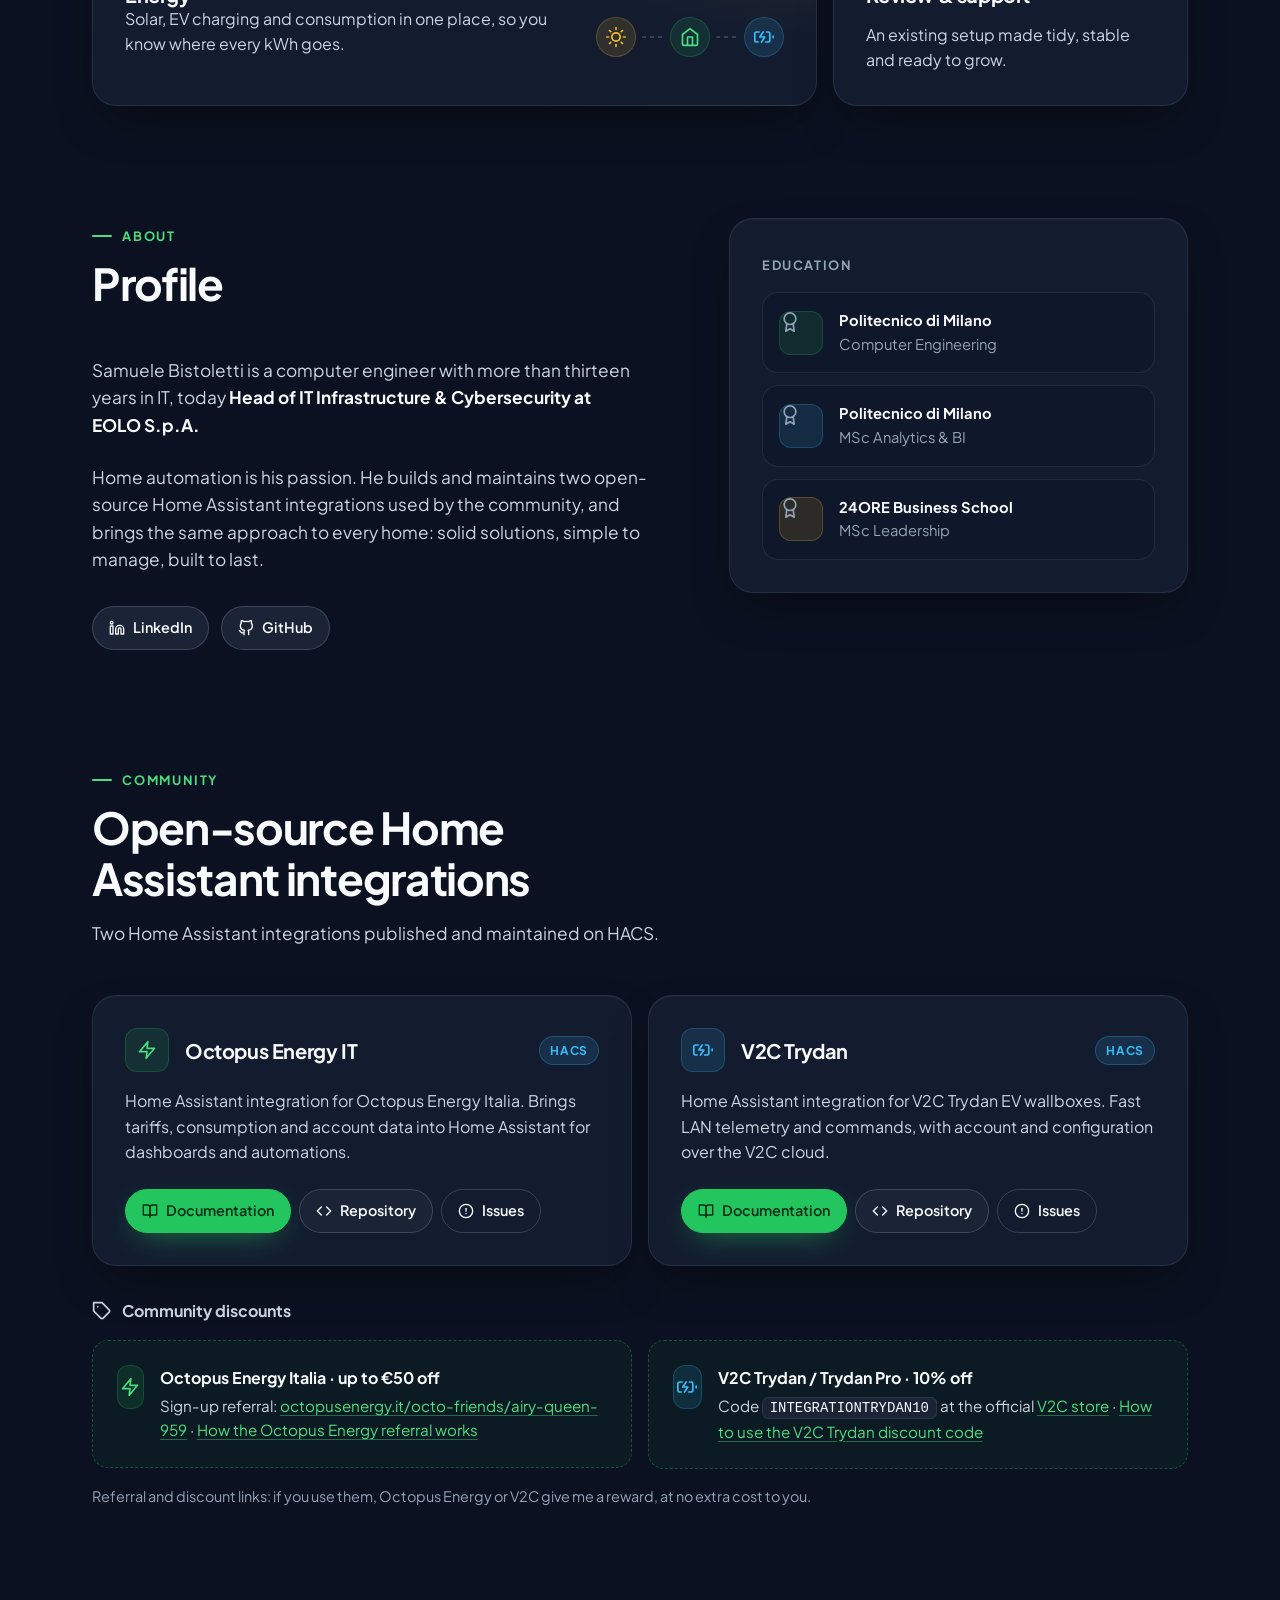
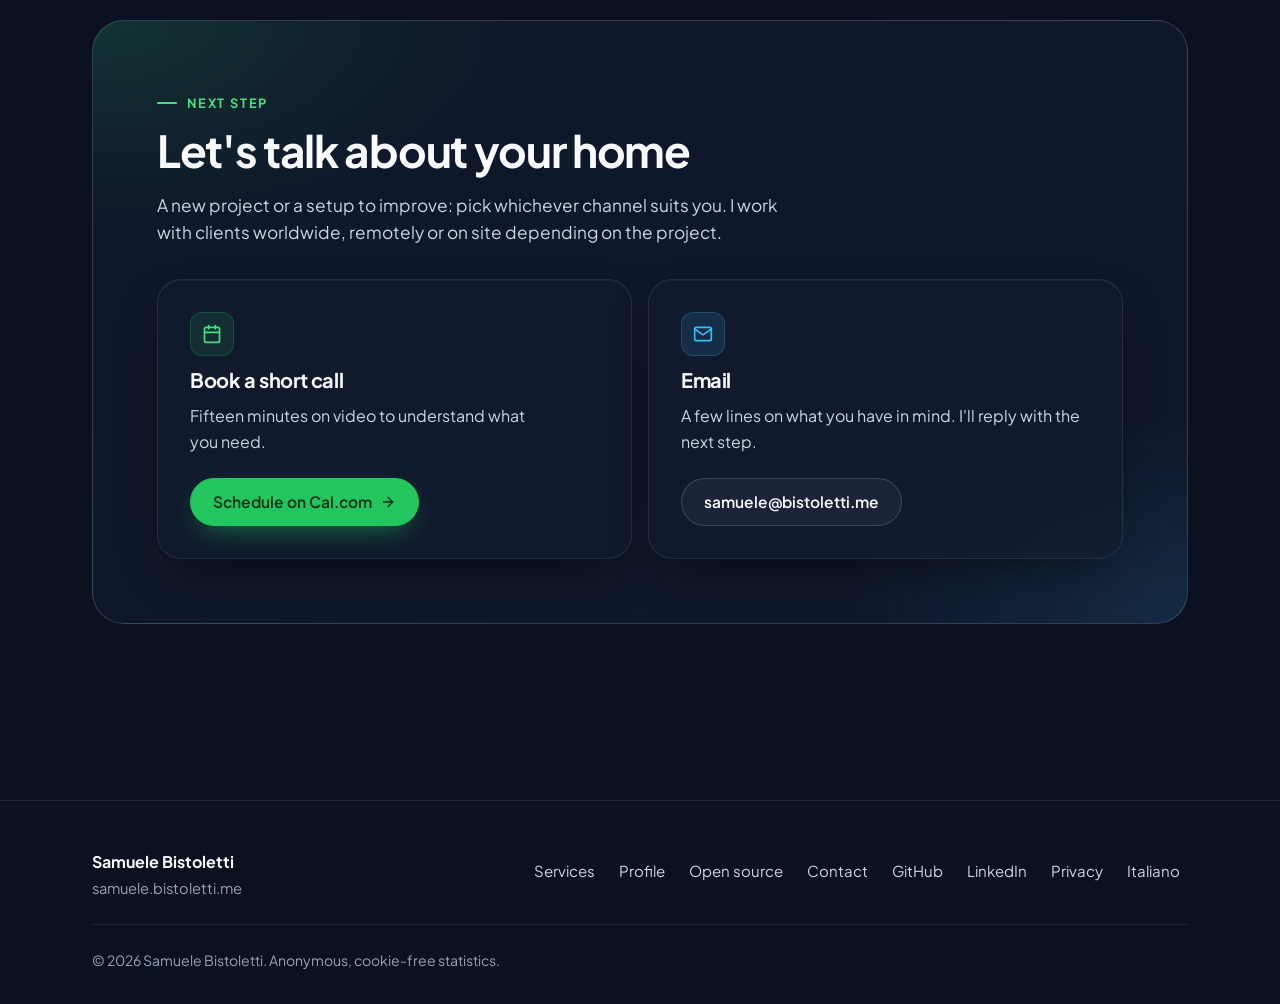
==== commit eb1cfd0e: "Describe the service area as worldwide, remote or on site Co-Authored-By: Claude Opus 5.5 <noreply@a" ====
--- a/index.html
+++ b/index.html
@@ -72,7 +72,7 @@
           "Internet of Things",
           "MQTT"
         ],
-        "description": "Independent Home Assistant and smart home consultant, working remotely across Italy.",
+        "description": "Independent Home Assistant and smart home consultant, working with clients worldwide, remotely or on site.",
         "sameAs": [
           "https://github.com/samuelebistoletti",
           "https://www.linkedin.com/in/samuelebistoletti/"
@@ -82,9 +82,9 @@
         "@type": "Service",
         "name": "Home Assistant & smart home consulting",
         "serviceType": "Home automation consulting",
-        "description": "Design, setup, automations, energy management and reviews of Home Assistant smart homes. Remote across Italy, on site for larger projects.",
+        "description": "Design, setup, automations, energy management and reviews of Home Assistant smart homes. Worldwide, remotely or on site.",
         "provider": { "@id": "https://samuele.bistoletti.me/#person" },
-        "areaServed": { "@type": "Country", "name": "Italy" },
+        "areaServed": "Worldwide",
         "availableLanguage": ["it", "en"]
       },
       {
@@ -156,7 +156,7 @@
       <div class="wrap">
         <div class="hero-grid">
           <div class="hero-copy reveal">
-            <span class="pill"><span class="status-dot" aria-hidden="true"></span>Remote across Italy</span>
+            <span class="pill"><span class="status-dot" aria-hidden="true"></span>Worldwide · remote or on site</span>
             <h1><span class="h1-name">Samuele Bistoletti</span><span class="h1-sub">Home Assistant &amp; smart home consulting</span></h1>
             <p class="hero-lead">
               <strong>A smart home that simply works</strong>: easy to use, reliable and under your control.
@@ -386,7 +386,7 @@
           <div class="section-head">
             <span class="eyebrow">Next step</span>
             <h2>Let's talk about your home</h2>
-            <p>A new project or a setup to improve: pick whichever channel suits you. I work remotely across Italy, and come on site for larger projects.</p>
+            <p>A new project or a setup to improve: pick whichever channel suits you. I work with clients worldwide, remotely or on site depending on the project.</p>
           </div>
 
           <div class="grid-2 contact-grid">
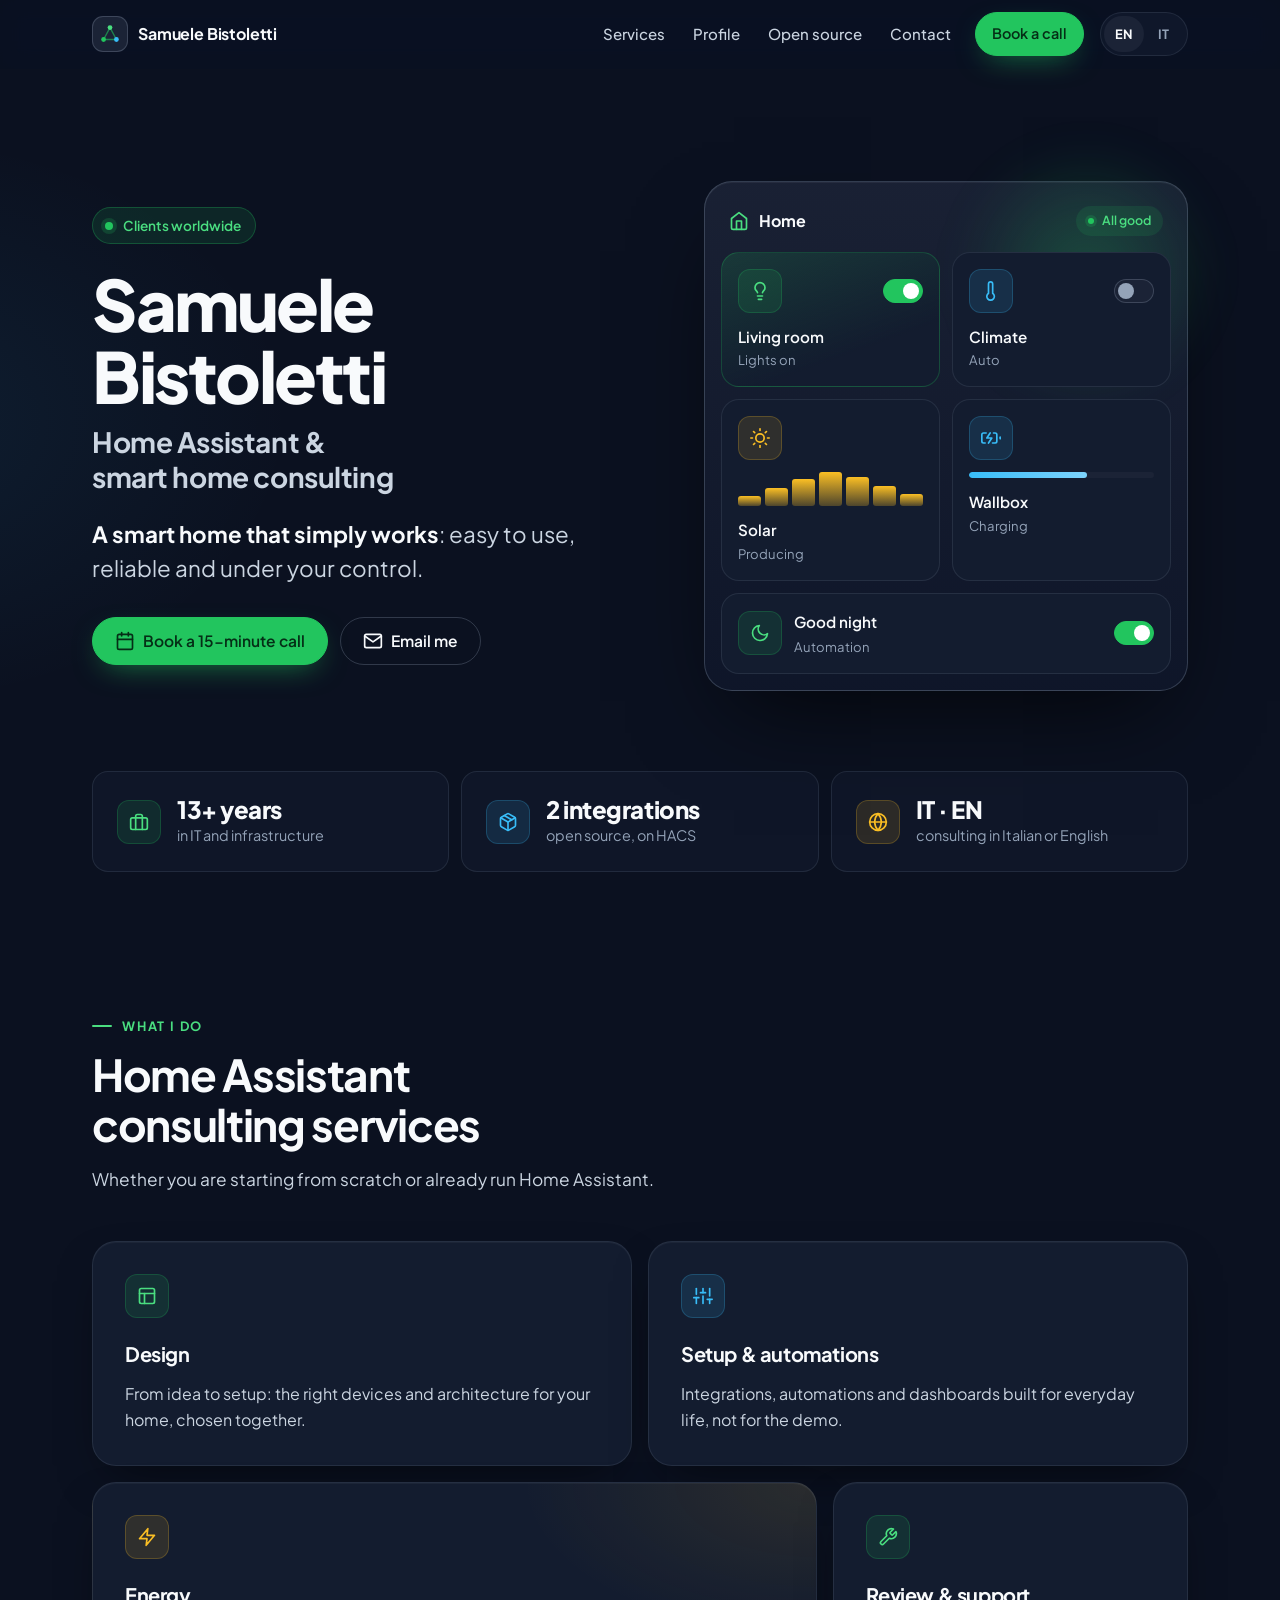
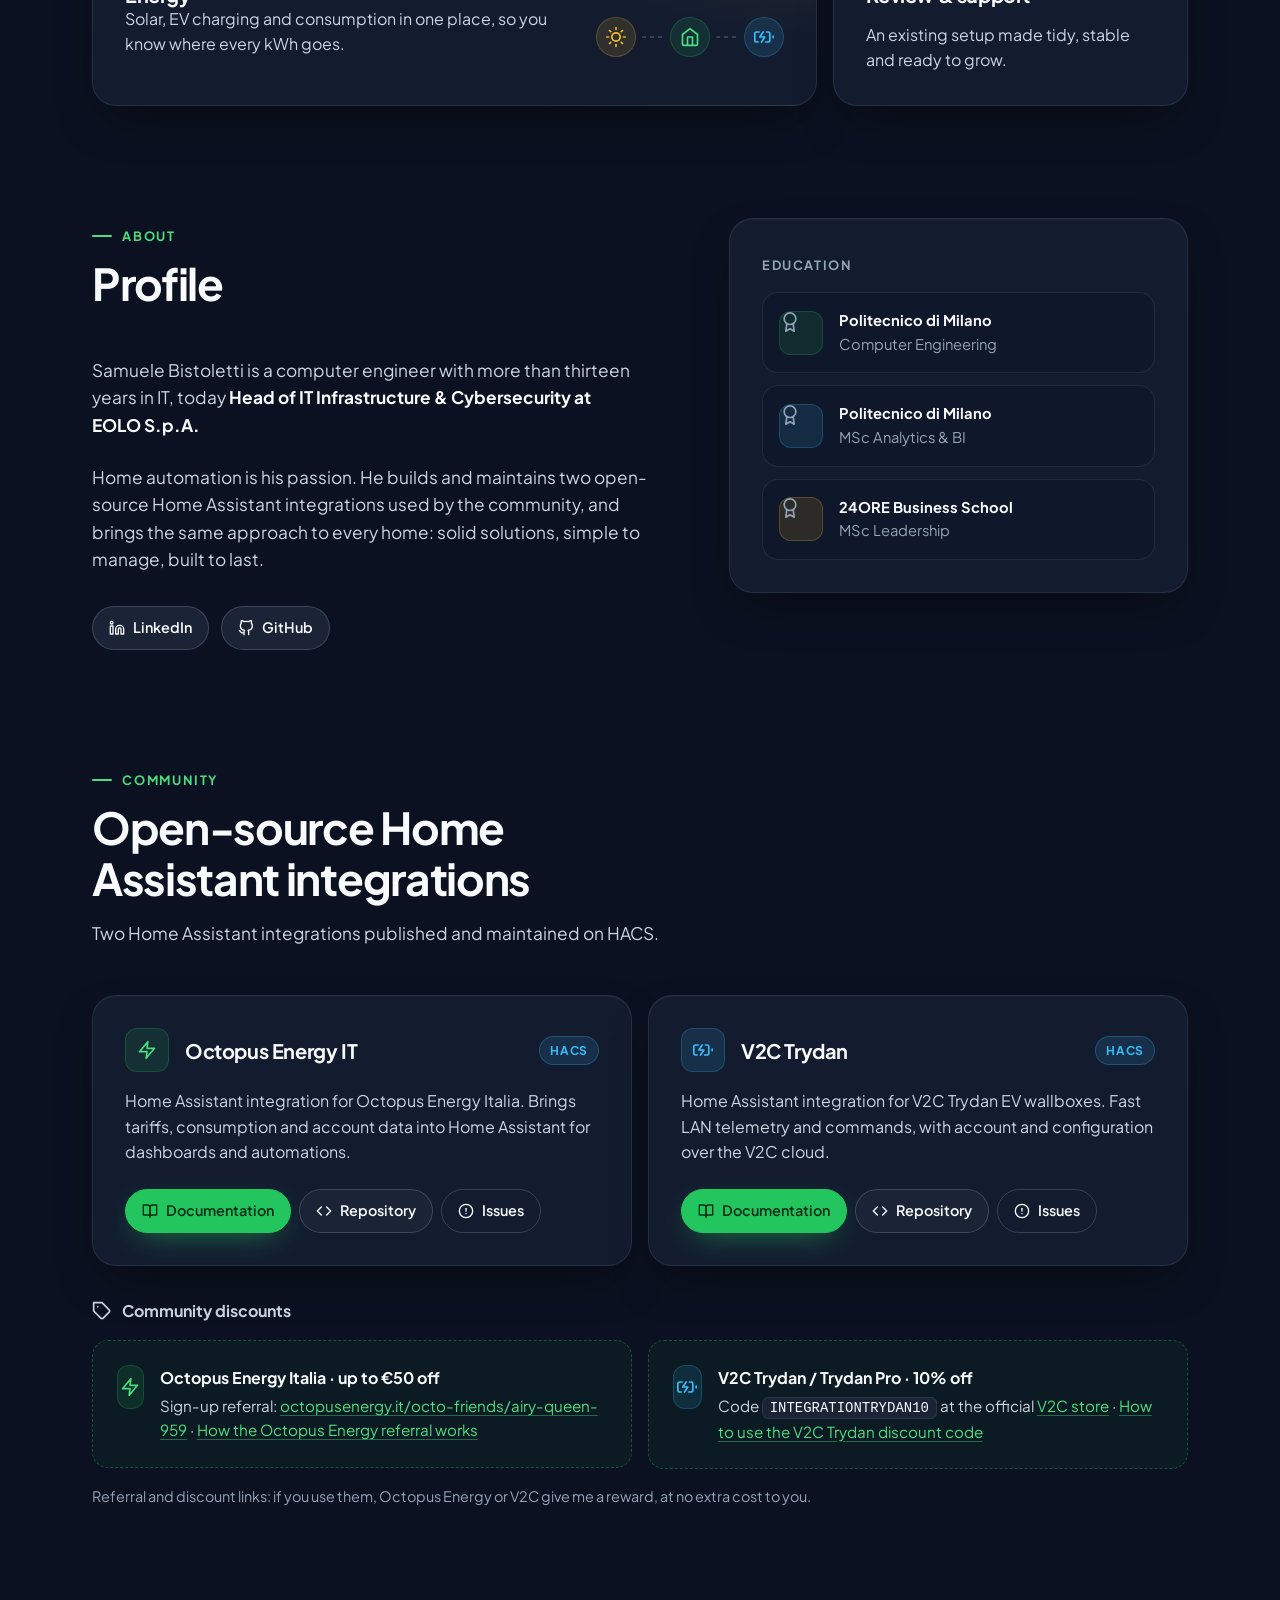
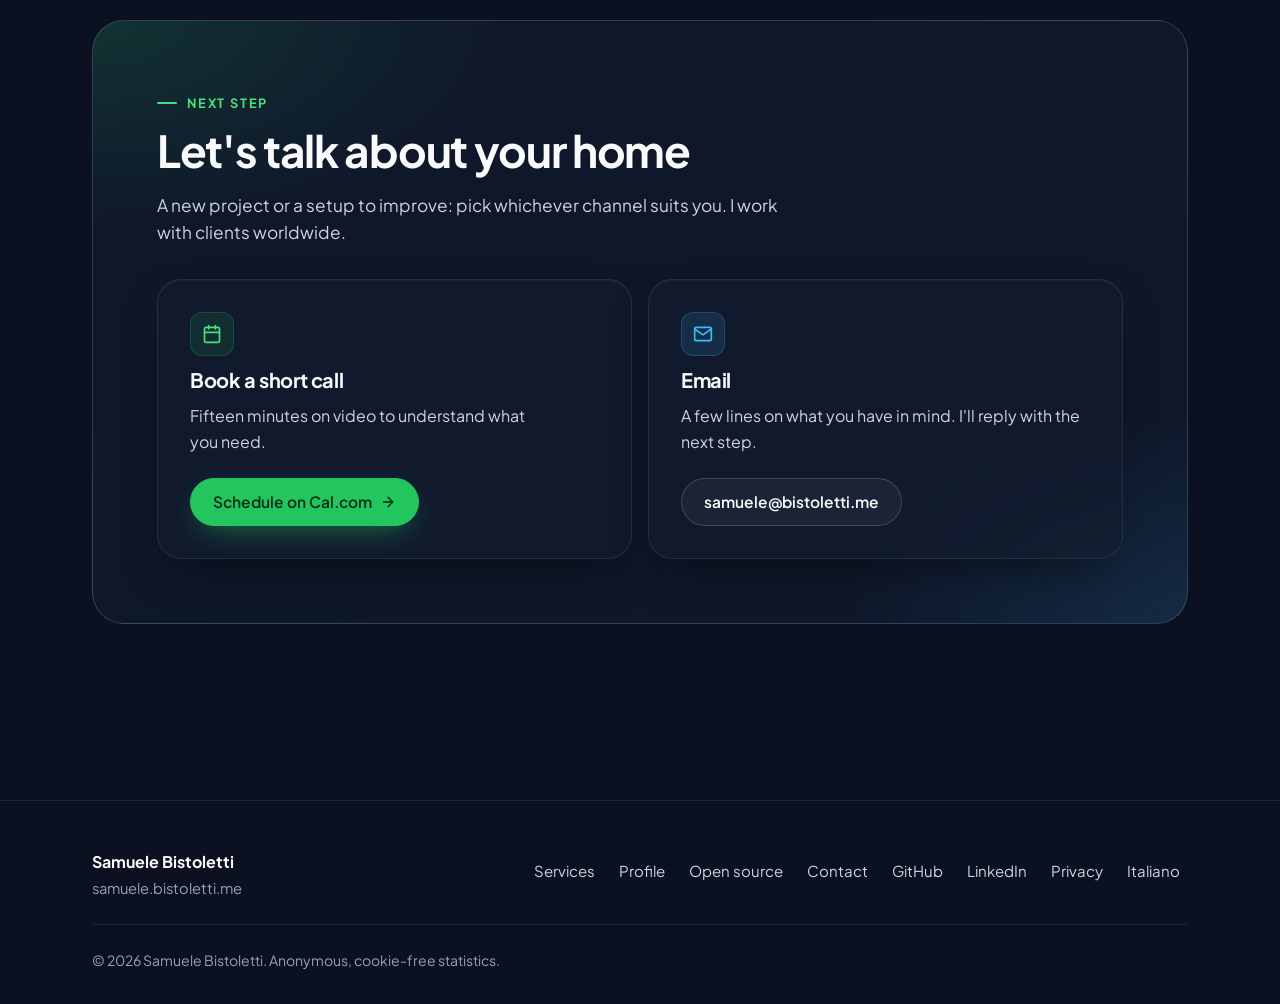
==== commit 0a22c37d: "Say clients worldwide without remote/on-site wording How the work is delivered is agreed with each c" ====
--- a/index.html
+++ b/index.html
@@ -72,7 +72,7 @@
           "Internet of Things",
           "MQTT"
         ],
-        "description": "Independent Home Assistant and smart home consultant, working with clients worldwide, remotely or on site.",
+        "description": "Independent Home Assistant and smart home consultant, working with clients worldwide.",
         "sameAs": [
           "https://github.com/samuelebistoletti",
           "https://www.linkedin.com/in/samuelebistoletti/"
@@ -82,7 +82,7 @@
         "@type": "Service",
         "name": "Home Assistant & smart home consulting",
         "serviceType": "Home automation consulting",
-        "description": "Design, setup, automations, energy management and reviews of Home Assistant smart homes. Worldwide, remotely or on site.",
+        "description": "Design, setup, automations, energy management and reviews of Home Assistant smart homes, for clients worldwide.",
         "provider": { "@id": "https://samuele.bistoletti.me/#person" },
         "areaServed": "Worldwide",
         "availableLanguage": ["it", "en"]
@@ -156,7 +156,7 @@
       <div class="wrap">
         <div class="hero-grid">
           <div class="hero-copy reveal">
-            <span class="pill"><span class="status-dot" aria-hidden="true"></span>Worldwide · remote or on site</span>
+            <span class="pill"><span class="status-dot" aria-hidden="true"></span>Clients worldwide</span>
             <h1><span class="h1-name">Samuele Bistoletti</span><span class="h1-sub">Home Assistant &amp; smart home consulting</span></h1>
             <p class="hero-lead">
               <strong>A smart home that simply works</strong>: easy to use, reliable and under your control.
@@ -386,7 +386,7 @@
           <div class="section-head">
             <span class="eyebrow">Next step</span>
             <h2>Let's talk about your home</h2>
-            <p>A new project or a setup to improve: pick whichever channel suits you. I work with clients worldwide, remotely or on site depending on the project.</p>
+            <p>A new project or a setup to improve: pick whichever channel suits you. I work with clients worldwide.</p>
           </div>
 
           <div class="grid-2 contact-grid">
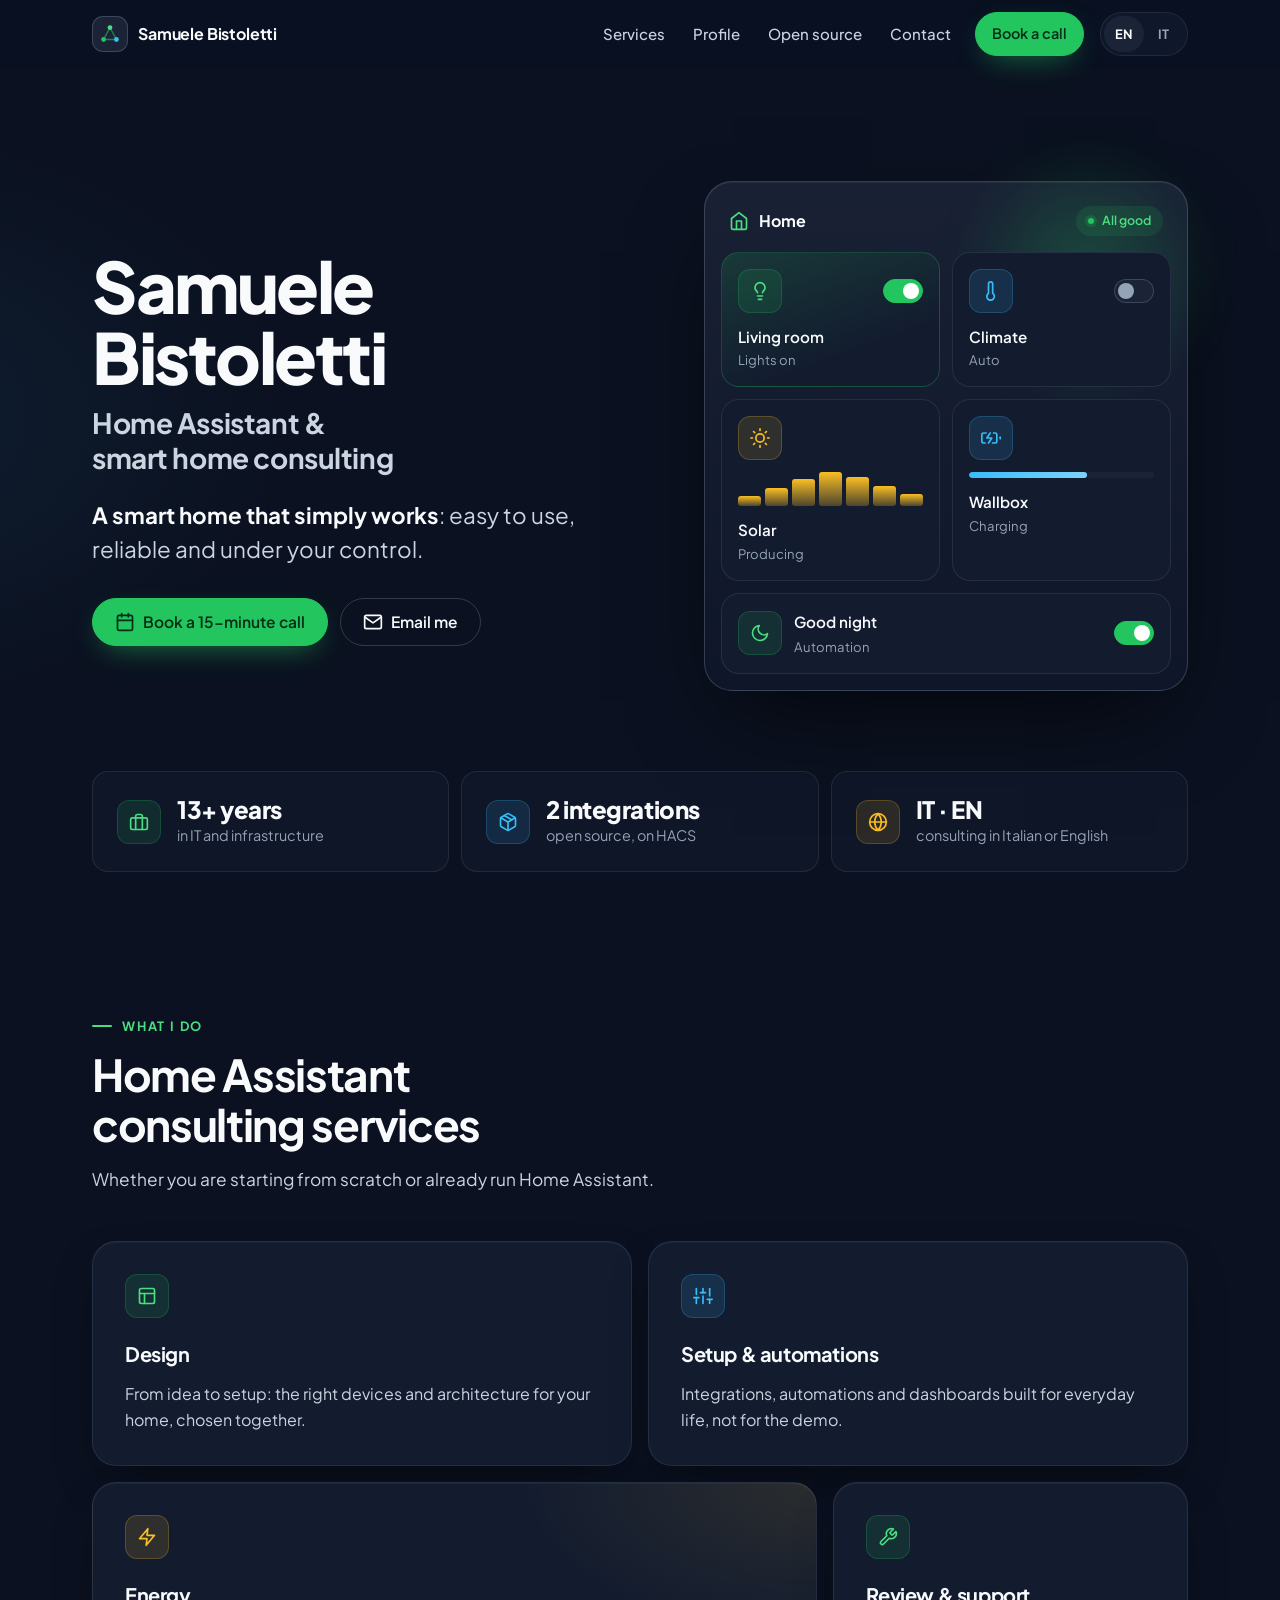
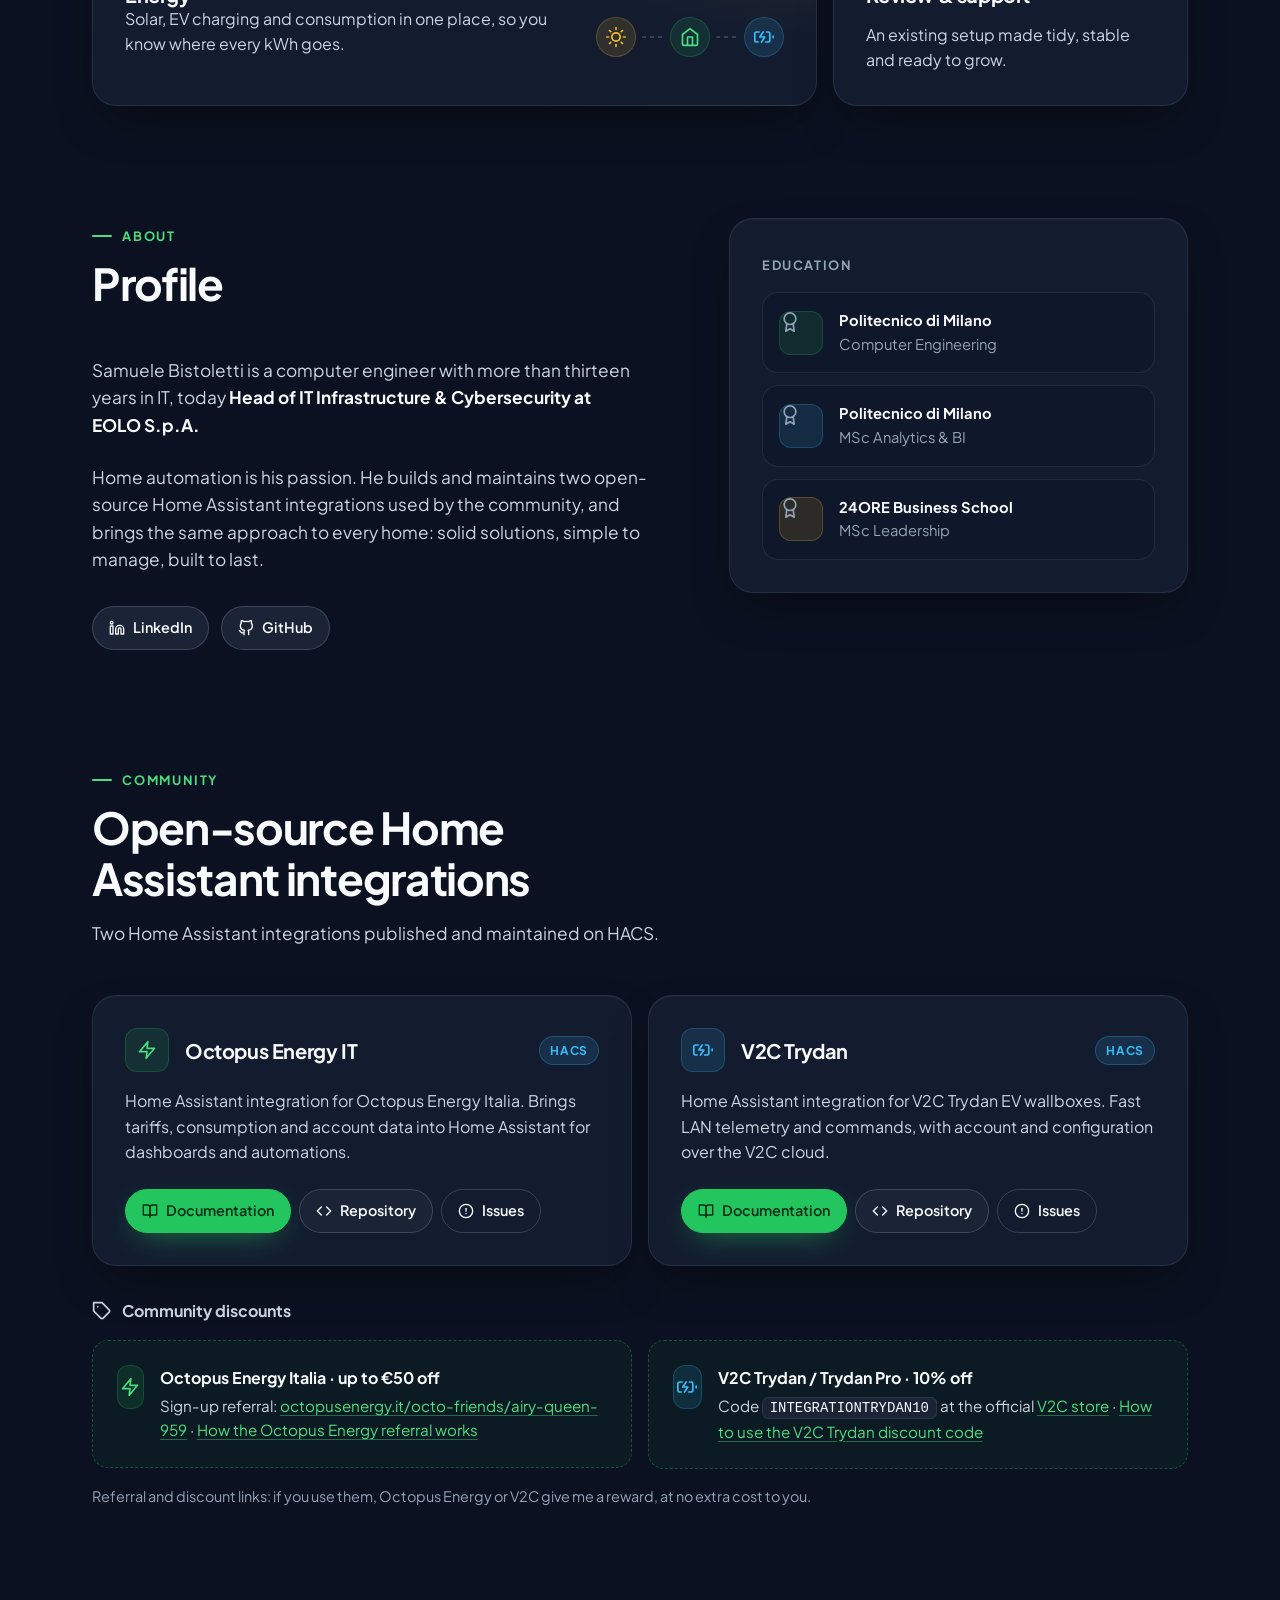
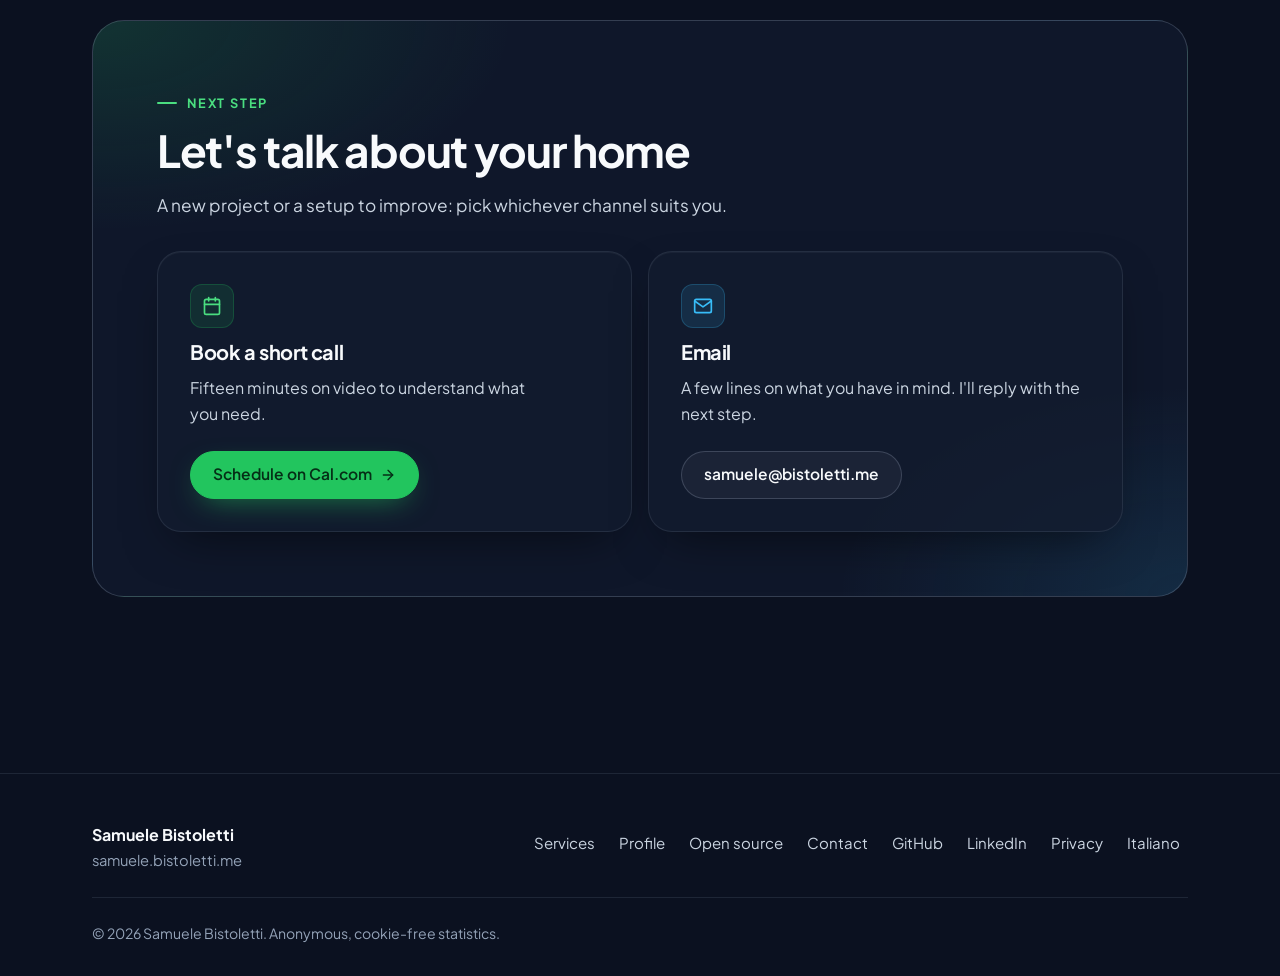
==== commit 7fb297c9: "Remove the hero label and the worldwide sentence Co-Authored-By: Claude Opus 5.5 <noreply@anthropic." ====
--- a/index.html
+++ b/index.html
@@ -156,7 +156,6 @@
       <div class="wrap">
         <div class="hero-grid">
           <div class="hero-copy reveal">
-            <span class="pill"><span class="status-dot" aria-hidden="true"></span>Clients worldwide</span>
             <h1><span class="h1-name">Samuele Bistoletti</span><span class="h1-sub">Home Assistant &amp; smart home consulting</span></h1>
             <p class="hero-lead">
               <strong>A smart home that simply works</strong>: easy to use, reliable and under your control.
@@ -386,7 +385,7 @@
           <div class="section-head">
             <span class="eyebrow">Next step</span>
             <h2>Let's talk about your home</h2>
-            <p>A new project or a setup to improve: pick whichever channel suits you. I work with clients worldwide.</p>
+            <p>A new project or a setup to improve: pick whichever channel suits you.</p>
           </div>
 
           <div class="grid-2 contact-grid">
